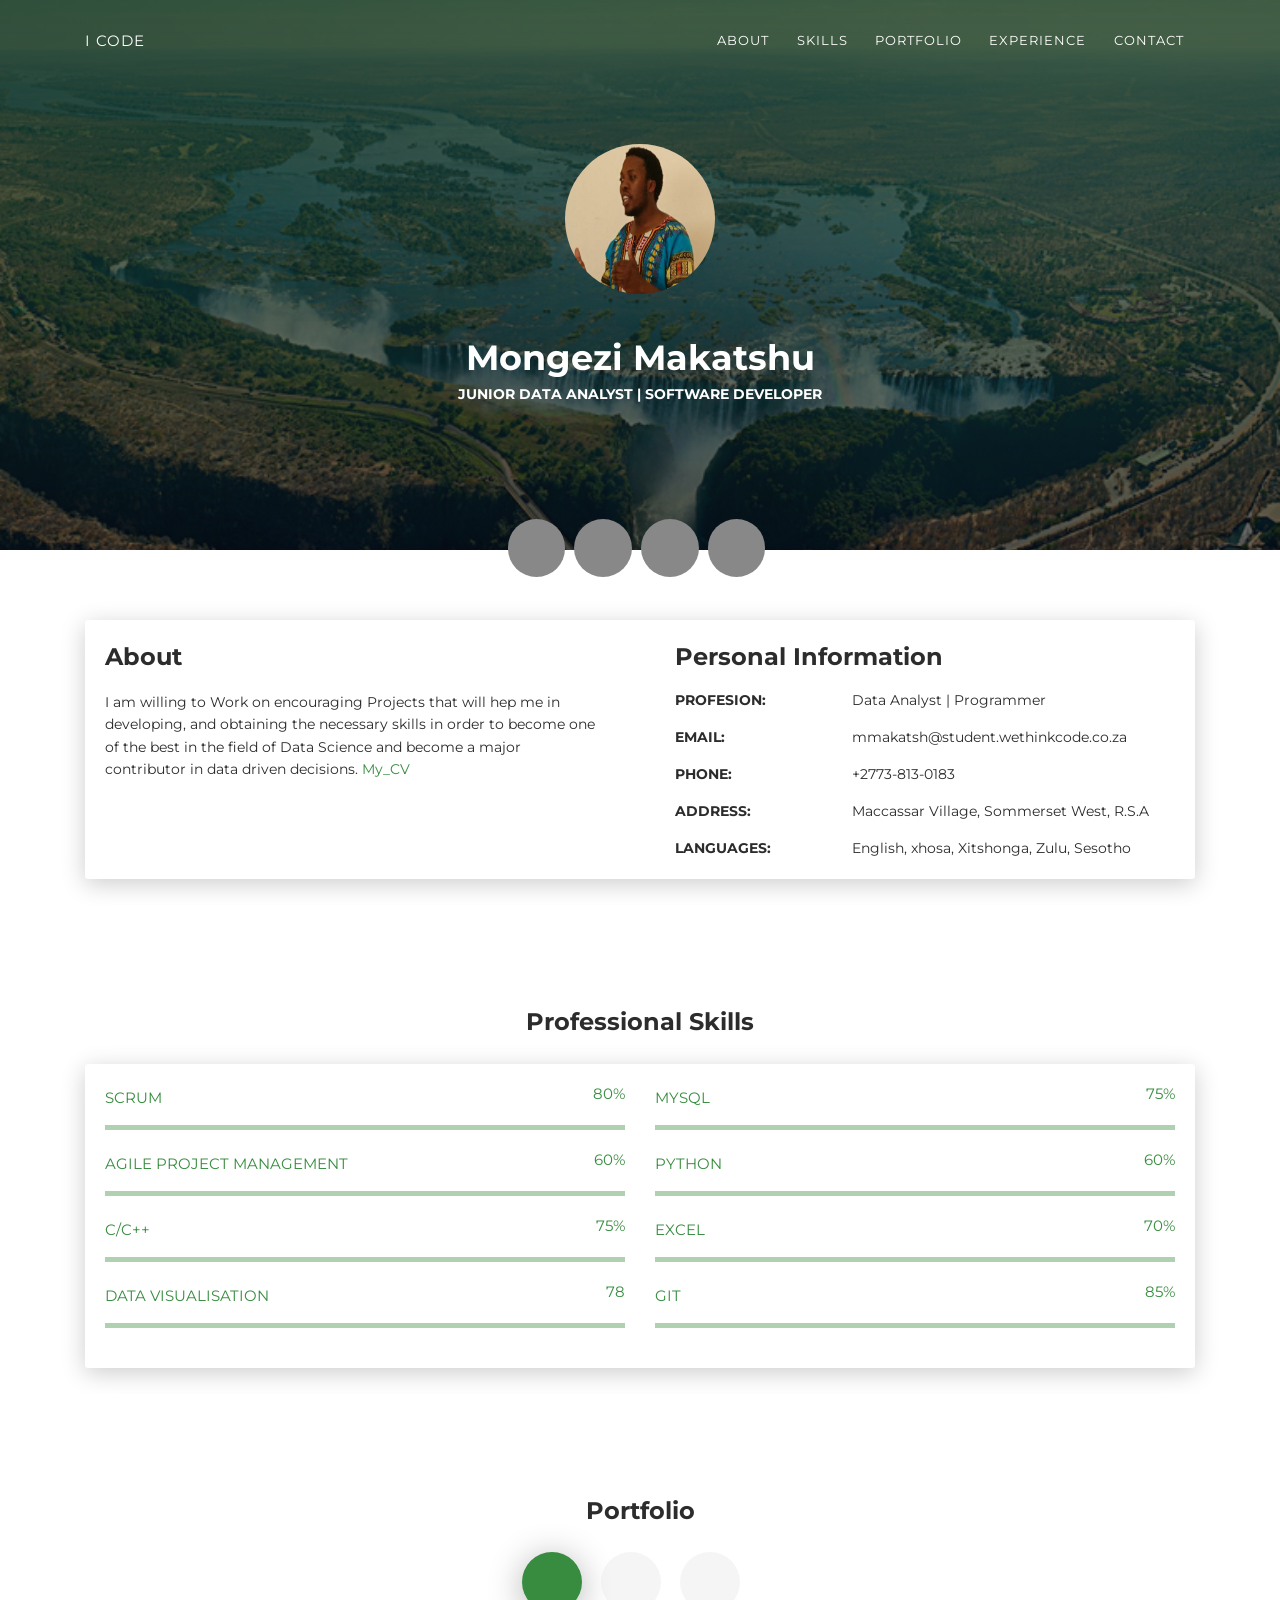
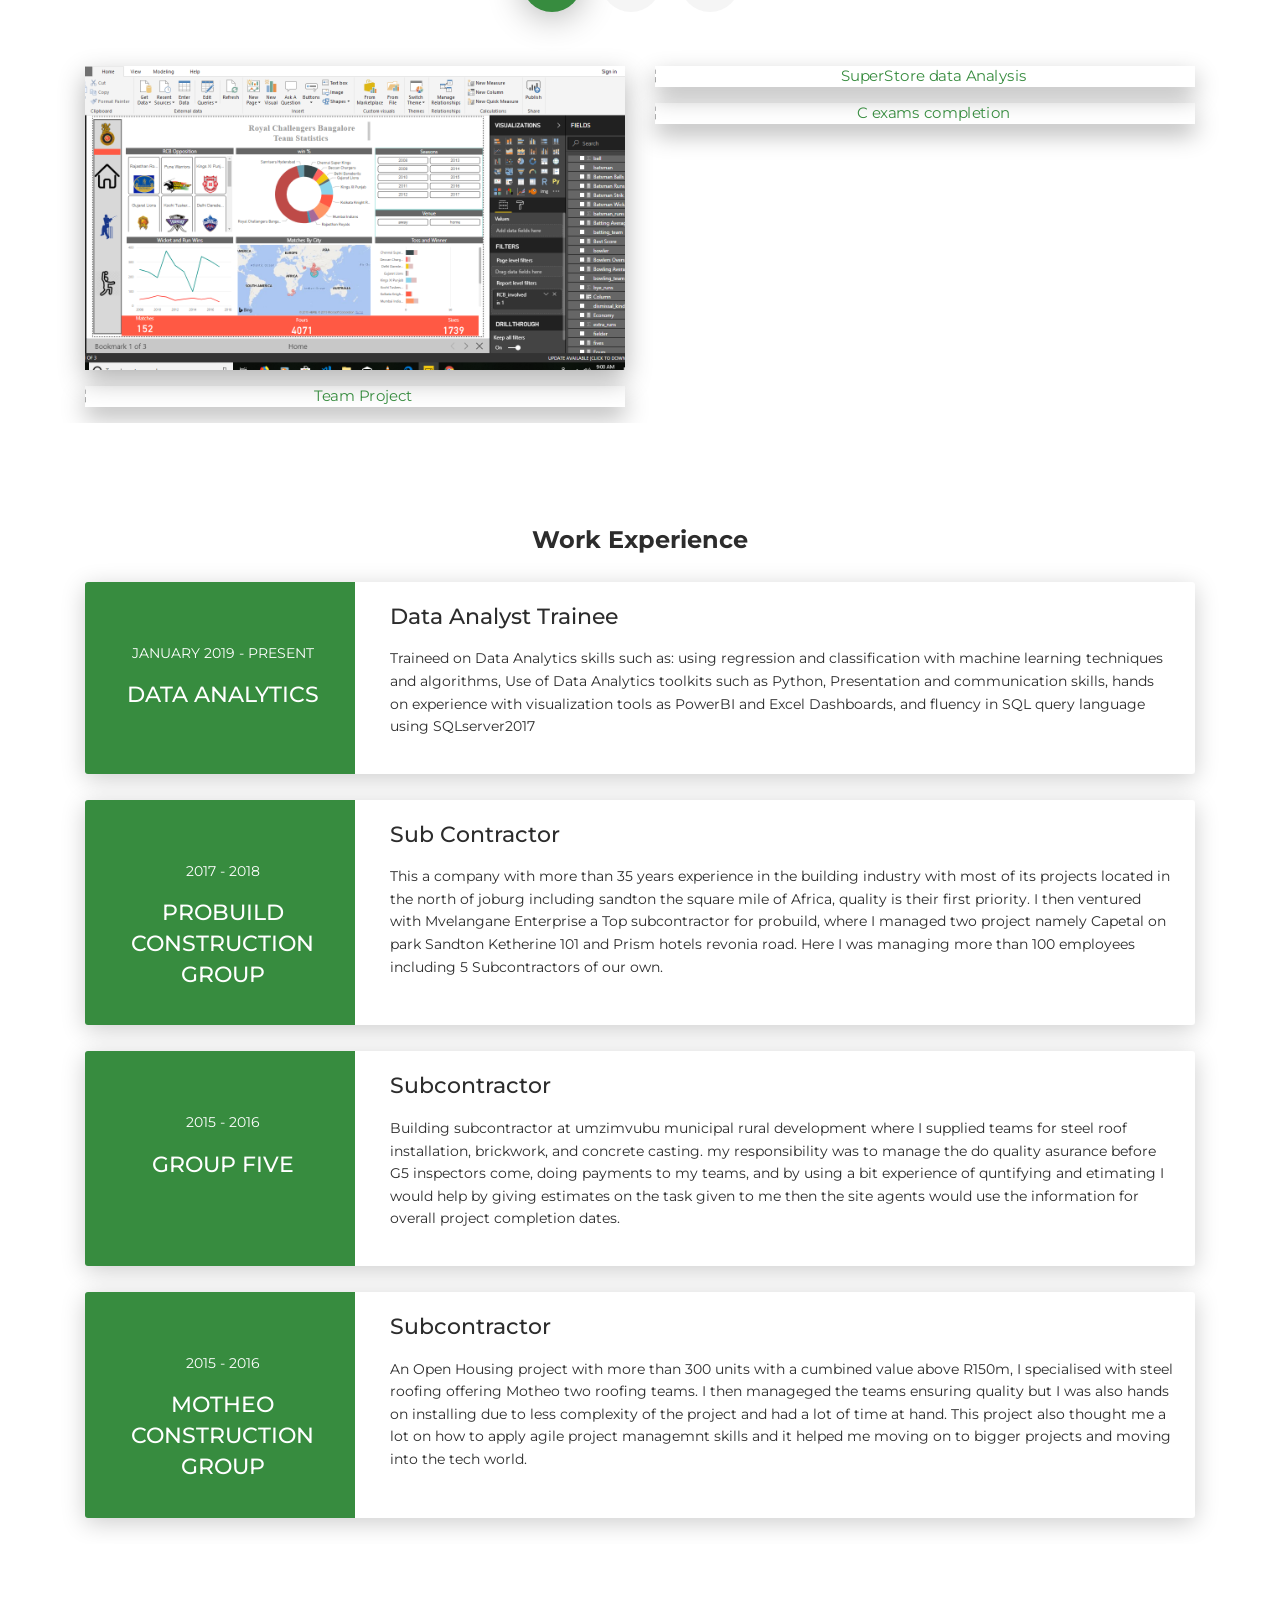
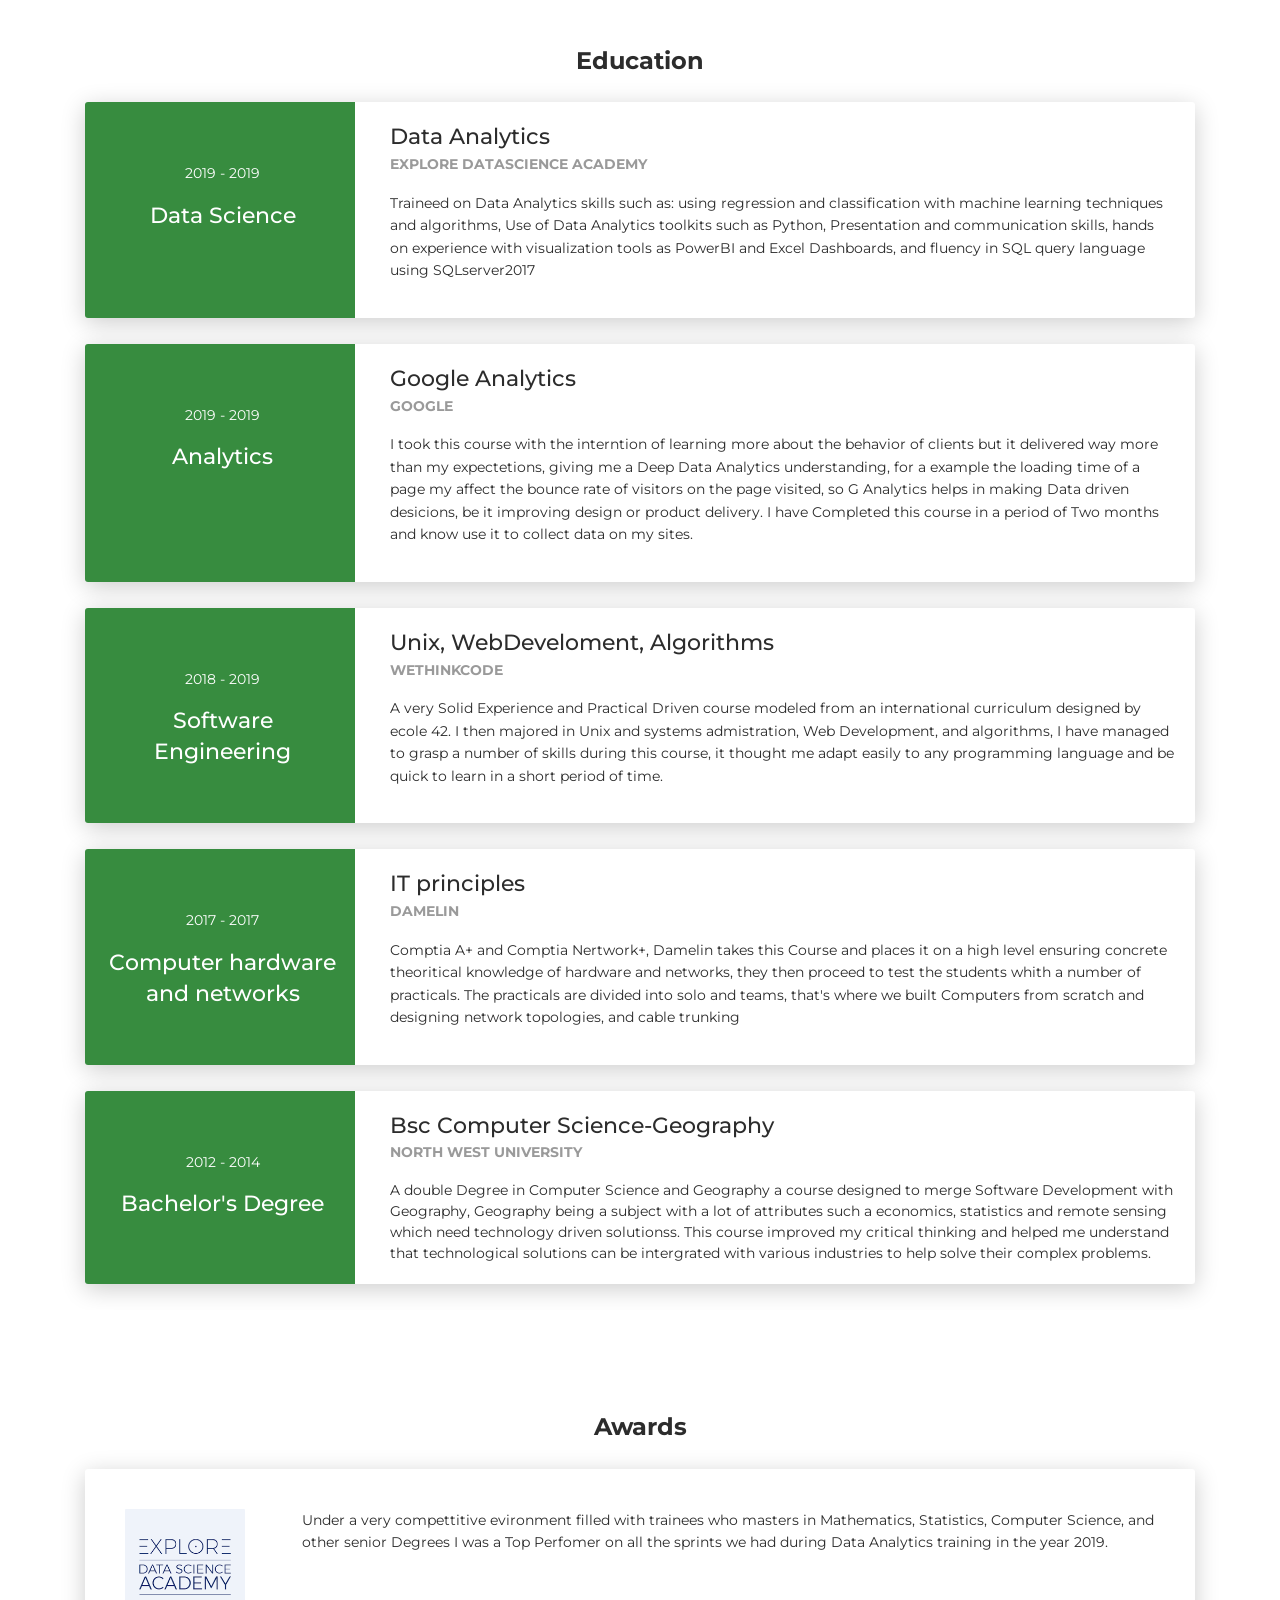
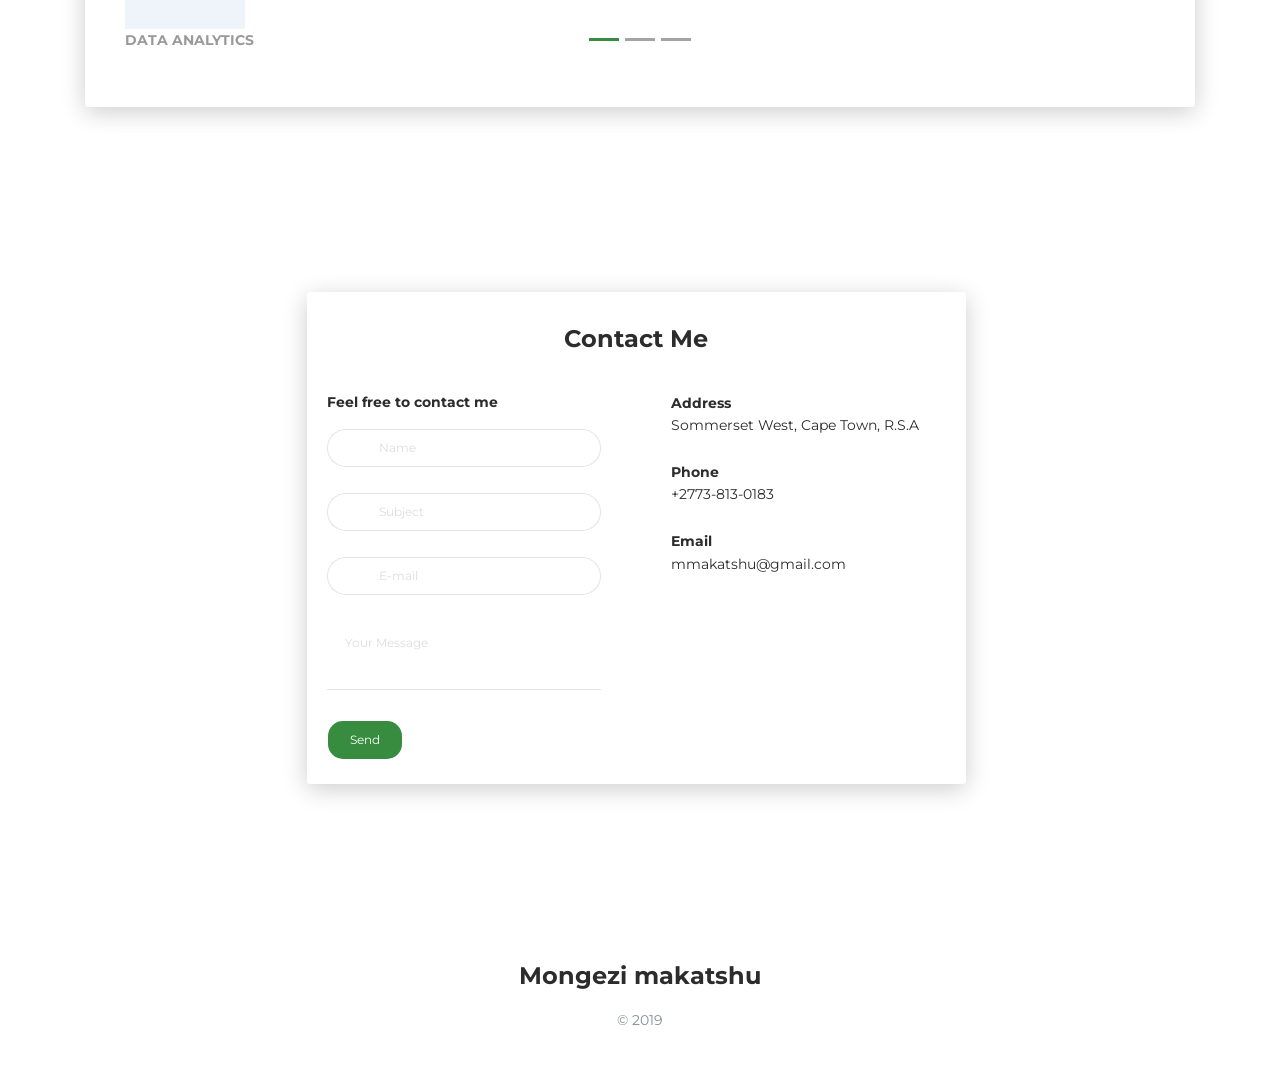
==== index.html @ 8df0bc61 "g Analitics script" ====
<!DOCTYPE html>
<html lang="en-US">
  <head>
    <meta charset="UTF-8">
    <meta http-equiv="X-UA-Compatible" content="IE=edge">
    <meta name="viewport" content="width=device-width, initial-scale=1">
    <title>Mongezi</title>
    <meta name="description" content="MONGEZI MAKATSHU'S PERSONAL CV."/>
    <link href="https://fonts.googleapis.com/css?family=Montserrat:400,700,200" rel="stylesheet">
    <link href="https://maxcdn.bootstrapcdn.com/font-awesome/latest/css/font-awesome.min.css" rel="stylesheet">
    <link href="css/aos.css" rel="stylesheet">
    <link href="css/bootstrap.min.css" rel="stylesheet">
    <link href="styles/main.css" rel="stylesheet">
    <!-- Global site tag (gtag.js) - Google Analytics -->
    <script async src="https://www.googletagmanager.com/gtag/js?id=UA-138880710-1"></script>
    <script>
      window.dataLayer = window.dataLayer || [];
      function gtag(){dataLayer.push(arguments);}
      gtag('js', new Date());

      gtag('config', 'UA-138880710-1');
    </script>
  </head>
  <body id="top">
    <header>
      <div class="profile-page sidebar-collapse">
        <nav class="navbar navbar-expand-lg fixed-top navbar-transparent bg-primary" color-on-scroll="400">
          <div class="container">
            <div class="navbar-translate"><a class="navbar-brand" href="#" rel="tooltip">I Code</a>
              <button class="navbar-toggler navbar-toggler" type="button" data-toggle="collapse" data-target="#navigation" aria-controls="navigation" aria-expanded="false" aria-label="Toggle navigation"><span class="navbar-toggler-bar bar1"></span><span class="navbar-toggler-bar bar2"></span><span class="navbar-toggler-bar bar3"></span></button>
            </div>
            <div class="collapse navbar-collapse justify-content-end" id="navigation">
              <ul class="navbar-nav">
                <li class="nav-item"><a class="nav-link smooth-scroll" href="#about">About</a></li>
                <li class="nav-item"><a class="nav-link smooth-scroll" href="#skill">Skills</a></li>
                <li class="nav-item"><a class="nav-link smooth-scroll" href="#portfolio">Portfolio</a></li>
                <li class="nav-item"><a class="nav-link smooth-scroll" href="#experience">Experience</a></li>
                <li class="nav-item"><a class="nav-link smooth-scroll" href="#contact">Contact</a></li>
              </ul>
            </div>
          </div>
        </nav>
      </div>
    </header>
    <div class="page-content">
      <div>
<div class="profile-page">
  <div class="wrapper">
    <div class="page-header page-header-small" filter-color="green">
      <div class="page-header-image" data-parallax="true" style="background-image: url('images/cc-bg-1.jpg');"></div>
      <div class="container">
        <div class="content-center">
          <div class="cc-profile-image"><a href="#"><img src="./images/MGZ.PNG" alt="Image"/></a></div>
          <div class="h2 title">Mongezi Makatshu</div>
          <p class="category text-white">Junior Data Analyst |  Software Developer </p>
        </div>
      </div>
      <div class="section">
        <div class="container">
          <div class="button-container"><a class="btn btn-default btn-round btn-lg btn-icon" href="https://www.linkedin.com/in/mongezi-makatshu-201ab7183?lipi=urn%3Ali%3Apage%3Ad_flagship3_profile_view_base_contact_details%3BHXwN5l4KRba6E4UuNB12vw%3D%3D" rel="tooltip" title="Follow me on linkedin"><i class="fa fa-linkedin"></i></a><a class="btn btn-default btn-round btn-lg btn-icon" href="https://github.com/ngezler" rel="tooltip" title="Follow me on github"><i class="fa fa-github"></i></a><a class="btn btn-default btn-round btn-lg btn-icon" href="#" rel="tooltip" title="Follow me on Google+"><i class="fa fa-google-plus"></i></a><a class="btn btn-default btn-round btn-lg btn-icon" href="#" rel="tooltip" title="Follow me on facebook"><i class="fa fa-facebook"></i></a></div>
        </div>
      </div>
    </div>
  </div>
</div>
<div class="section" id="about">
  <div class="container">
    <div class="card" data-aos="fade-up" data-aos-offset="10">
      <div class="row">
        <div class="col-lg-6 col-md-12">
          <div class="card-body">
            <div class="h4 mt-0 title">About</div>
            <p></p>
            <p>I am willing to Work on encouraging Projects that will hep me in developing, and obtaining the necessary skills in order to become one of the best in the field of Data Science and become a major contributor in data driven decisions.<a href="#" > My_CV</a></p>
          </div>
        </div>
        <div class="col-lg-6 col-md-12">
          <div class="card-body">
            <div class="h4 mt-0 title">Personal Information</div>
            <div class="row">
              <div class="col-sm-4"><strong class="text-uppercase">Profesion:</strong></div>
              <div class="col-sm-8">Data Analyst | Programmer</div>
            </div>
            <div class="row mt-3">
              <div class="col-sm-4"><strong class="text-uppercase">Email:</strong></div>
              <div class="col-sm-8">mmakatsh@student.wethinkcode.co.za</div>
            </div>
            <div class="row mt-3">
              <div class="col-sm-4"><strong class="text-uppercase">Phone:</strong></div>
              <div class="col-sm-8">+2773-813-0183</div>
            </div>
            <div class="row mt-3">
              <div class="col-sm-4"><strong class="text-uppercase">Address:</strong></div>
              <div class="col-sm-8"> Maccassar Village, Sommerset West, R.S.A</div>
            </div>
            <div class="row mt-3">
              <div class="col-sm-4"><strong class="text-uppercase">Languages:</strong></div>
              <div class="col-sm-8">English, xhosa, Xitshonga, Zulu, Sesotho</div>
            </div>
          </div>
        </div>
      </div>
    </div>
  </div>
</div>
<div class="section" id="skill">
  <div class="container">
    <div class="h4 text-center mb-4 title">Professional Skills</div>
    <div class="card" data-aos="fade-up" data-aos-anchor-placement="top-bottom">
      <div class="card-body">
        <div class="row">
          <div class="col-md-6">
            <div class="progress-container progress-primary"><span class="progress-badge">SCRUM</span>
              <div class="progress">
                <div class="progress-bar progress-bar-primary" data-aos="progress-full" data-aos-offset="10" data-aos-duration="2000" role="progressbar" aria-valuenow="60" aria-valuemin="0" aria-valuemax="100" style="width: 80%;"></div><span class="progress-value">80%</span>
              </div>
            </div>
          </div>
          <div class="col-md-6">
            <div class="progress-container progress-primary"><span class="progress-badge">MYSQL</span>
              <div class="progress">
                <div class="progress-bar progress-bar-primary" data-aos="progress-full" data-aos-offset="10" data-aos-duration="2000" role="progressbar" aria-valuenow="60" aria-valuemin="0" aria-valuemax="100" style="width: 75%;"></div><span class="progress-value">75%</span>
              </div>
            </div>
          </div>
        </div>
        <div class="row">
          <div class="col-md-6">
            <div class="progress-container progress-primary"><span class="progress-badge">Agile Project Management</span>
              <div class="progress">
                <div class="progress-bar progress-bar-primary" data-aos="progress-full" data-aos-offset="10" data-aos-duration="2000" role="progressbar" aria-valuenow="60" aria-valuemin="0" aria-valuemax="100" style="width: 60%;"></div><span class="progress-value">60%</span>
              </div>
            </div>
          </div>
          <div class="col-md-6">
            <div class="progress-container progress-primary"><span class="progress-badge">Python</span>
              <div class="progress">
                <div class="progress-bar progress-bar-primary" data-aos="progress-full" data-aos-offset="10" data-aos-duration="2000" role="progressbar" aria-valuenow="60" aria-valuemin="0" aria-valuemax="100" style="width: 60%;"></div><span class="progress-value">60%</span>
              </div>
            </div>
          </div>
        </div>
        <div class="row">
          <div class="col-md-6">
            <div class="progress-container progress-primary"><span class="progress-badge">C/C++</span>
              <div class="progress">
                <div class="progress-bar progress-bar-primary" data-aos="progress-full" data-aos-offset="10" data-aos-duration="2000" role="progressbar" aria-valuenow="60" aria-valuemin="0" aria-valuemax="100" style="width: 75%;"></div><span class="progress-value">75%</span>
              </div>
            </div>
          </div>
          <div class="col-md-6">
            <div class="progress-container progress-primary"><span class="progress-badge">EXCEL</span>
              <div class="progress">
                <div class="progress-bar progress-bar-primary" data-aos="progress-full" data-aos-offset="10" data-aos-duration="2000" role="progressbar" aria-valuenow="60" aria-valuemin="0" aria-valuemax="100" style="width: 70%;"></div><span class="progress-value">70%</span>
              </div>
            </div>
          </div>
        </div>
         <div class="row">
          <div class="col-md-6">
            <div class="progress-container progress-primary"><span class="progress-badge">DATA VISUALISATION</span>
              <div class="progress">
                <div class="progress-bar progress-bar-primary" data-aos="progress-full" data-aos-offset="10" data-aos-duration="2000" role="progressbar" aria-valuenow="60" aria-valuemin="0" aria-valuemax="100" style="width: 78%;"></div><span class="progress-value">78</span>
              </div>
            </div>
          </div>
          <div class="col-md-6">
            <div class="progress-container progress-primary"><span class="progress-badge">GIT</span>
              <div class="progress">
                <div class="progress-bar progress-bar-primary" data-aos="progress-full" data-aos-offset="10" data-aos-duration="2000" role="progressbar" aria-valuenow="60" aria-valuemin="0" aria-valuemax="100" style="width: 85%;"></div><span class="progress-value">85%</span>
              </div>
            </div>
          </div>
        </div>
      </div>
    </div>
  </div>
</div>
<div class="section" id="portfolio">
  <div class="container">
    <div class="row">
      <div class="col-md-6 ml-auto mr-auto">
        <div class="h4 text-center mb-4 title">Portfolio</div>
        <div class="nav-align-center">
          <ul class="nav nav-pills nav-pills-primary" role="tablist">
            <li class="nav-item"><a class="nav-link active" data-toggle="tab" href="#web-development" role="tablist"><i class="fa fa-line-chart" aria-hidden="true"></i></a></li>
            <li class="nav-item"><a class="nav-link" data-toggle="tab" href="#graphic-design" role="tablist"><i class="fa fa-code" aria-hidden="true"></i></a></li>
            <li class="nav-item"><a class="nav-link" data-toggle="tab" href="#Photography" role="tablist"><i class="far fa-building" aria-hidden="true"></i></a></li>
          </ul>
        </div>
      </div>
    </div>
    <div class="tab-content gallery mt-5">
      <div class="tab-pane active" id="web-development">
        <div class="ml-auto mr-auto">
          <div class="row">
            <div class="col-md-6">
              <div class="cc-porfolio-image img-raised" data-aos="fade-up" data-aos-anchor-placement="top-bottom"><a href="https://app.powerbi.com/view?r=eyJrIjoiMzE3MjZlNGItMTgzYy00N2JkLWJlNTAtMzU3NWMzYjgxNTk3IiwidCI6ImM4NGRiMmEwLTgyOWQtNGZkYi1iMzhmLTAxMTIyMGQ0ZTY5NyIsImMiOjl9">
                  <figure class="cc-effect"><img src="images/project-1.png" alt="RCB team Analysis"/>
                    <figcaption>
                      <div class="h4">Recent Project</div>
                      <p>RCB Team Analysis</p>
                    </figcaption>
                  </figure></a></div>
              <div class="cc-porfolio-image img-raised" data-aos="fade-up" data-aos-anchor-placement="top-bottom"><a href="#web-development">
                  <figure class="cc-effect"><img src="https://raw.githubusercontent.com/ngezler/io/master/images/Moller.PNG" alt="Team Project"/>
                    <figcaption>
                      <div class="h4">Ecole 42 Team Project in C</div>
                      <p>Algorithms Project where we create rushes using C</p> 
                    </figcaption>
                  </figure></a></div>
            </div>
            <div class="col-md-6">
              <div class="cc-porfolio-image img-raised" data-aos="fade-up" data-aos-anchor-placement="top-bottom"><a href="#web-development">
                  <figure class="cc-effect"><img src="https://raw.githubusercontent.com/ngezler/io/master/images/mo.PNG" alt="SuperStore data Analysis"/>
                    <figcaption>
                      <div class="h4">Excel</div>
                      <p>SuperStore Data Analysis with Excel.</p>
                    </figcaption>
                  </figure></a></div>
              <div class="cc-porfolio-image img-raised" data-aos="fade-up" data-aos-anchor-placement="top-bottom"><a href="#web-development">
                  <figure class="cc-effect"><img src="https://raw.githubusercontent.com/ngezler/io/master/images/exam.PNG" alt="C exams completion"/>
                    <figcaption>
                      <div class="h4">Ecole 42</div>
                      <p>C programming Exams</p>
                    </figcaption>
                  </figure></a></div>
            </div>
          </div>
        </div>
      </div>
      <div class="tab-pane" id="graphic-design" role="tabpanel">
        <div class="ml-auto mr-auto">
          <div class="row">
            <div class="col-md-6">
              <div class="cc-porfolio-image img-raised" data-aos="fade-up" data-aos-anchor-placement="top-bottom"><a href="#graphic-design">
                  <figure class="cc-effect"><img src="https://raw.githubusercontent.com/ngezler/io/master/images/lbft.PNG" alt="Libf"/>
                    <figcaption>
                      <div class="h4">Libft</div>
                      <p>In this project I was recreating most of the C library Function in C</p>
                    </figcaption>
                  </figure></a></div>
              <div class="cc-porfolio-image img-raised" data-aos="fade-up" data-aos-anchor-placement="top-bottom"><a href="#graphic-design">
                  <figure class="cc-effect"><img src="https://raw.githubusercontent.com/ngezler/io/master/images/camagru.PNG" alt="camagru"/>
                    <figcaption>
                      <div class="h4">Instagram mimic Web</div>
                      <p>Wethinkcode Project Were I created a Website similar to instagram.</p>
                    </figcaption>
                  </figure></a></div>
            </div>
            <div class="col-md-6">
              <div class="cc-porfolio-image img-raised" data-aos="fade-up" data-aos-anchor-placement="top-bottom"><a href="#graphic-design">
                  <figure class="cc-effect"><img src="https://raw.githubusercontent.com/ngezler/io/master/images/printf.PNG" alt="LS_command"/>
                    <figcaption>
                      <div class="h4">ft_printf</div>
                      <p>Unix recreating the popular print function that is used across programming Languages</p>
                    </figcaption>
                  </figure></a></div>
              <div class="cc-porfolio-image img-raised" data-aos="fade-up" data-aos-anchor-placement="top-bottom"><a href="#graphic-design">
                  <figure class="cc-effect"><img src="https://raw.githubusercontent.com/ngezler/io/master/images/ls.PNG" alt="Print_command"/>
                    <figcaption>
                      <div class="h4">ft_ls</div>
                      <p>Unix and understanding everything about the file system recreating ls command. </p>
                    </figcaption>
                  </figure></a></div>
            </div>
          </div>
        </div>
      </div>
      <div class="tab-pane" id="Photography" role="tabpanel">
        <div class="ml-auto mr-auto">
          <div class="row">
            <div class="col-md-6">
              <div class="cc-porfolio-image img-raised" data-aos="fade-up" data-aos-anchor-placement="top-bottom"><a href="https://thecapital.co.za/">
                  <figure class="cc-effect"><img src="https://raw.githubusercontent.com/ngezler/io/master/images/ca.PNG" alt="Katherine_101_sandton"/>
                    <figcaption>
                      <div class="h4">Capital on the Park</div>
                      <p>Probuild building subcontracto, Working as a brick, plaster works and carpentry Subcontractor at The capital on the park hotel  Katherine 101 Sandton. My responsibility was to manage my teams and report to site managers by</p>
                    </figcaption>
                  </figure></a></div>
              <div class="cc-porfolio-image img-raised" data-aos="fade-up" data-aos-anchor-placement="top-bottom"><a href="#Group5">
                  <figure class="cc-effect"><img src="https://raw.githubusercontent.com/ngezler/io/master/images/avon.PNG" alt="stations Upgrade"/>
                    <figcaption>
                      <div class="h4">Metrorail staions upgrade</div>
                      <p>Gauteng and western cape stations upgrade.</p>
                    </figcaption>
                  </figure></a></div>
            </div>
            <div class="col-md-6">
              <div class="cc-porfolio-image img-raised" data-aos="fade-up" data-aos-anchor-placement="top-bottom"><a href="http://motheogroup.co.za/">
                  <figure class="cc-effect"><img src="https://raw.githubusercontent.com/ngezler/io/master/images/mot.PNG" alt="MOtheo"/>
                    <figcaption>
                      <div class="h4">rural Development</div>
                      <p>Motheo Group steel roof subcontractor, Managing Teams on different sites remotely and drafting progress reports, attending Subcontractors meeting to strategise on project completion and quality assuring, responsible for team salary payments.</p>
                    </figcaption>
                  </figure></a></div>
              <div class="cc-porfolio-image img-raised" data-aos="fade-up" data-aos-anchor-placement="top-bottom"><a href="#Photography">
                  <figure class="cc-effect"><img src="https://raw.githubusercontent.com/ngezler/io/master/images/new.PNG" alt="Image"/>
                    <figcaption>
                      <div class="h4">kagiso new Developments</div>
                      <p>Sthembu, Nei Wei building Subcontractor</p>
                    </figcaption>
                  </figure></a></div>
            </div>
          </div>
        </div>
      </div>
    </div>
  </div>
</div>
<div class="section" id="experience">
  <div class="container cc-experience">
    <div class="h4 text-center mb-4 title">Work Experience</div>
    <div class="card">
      <div class="row">
        <div class="col-md-3 bg-primary" data-aos="fade-right" data-aos-offset="50" data-aos-duration="500">
          <div class="card-body cc-experience-header">
            <p>january 2019 - Present</p>
            <div class="h5">Data Analytics</div>
          </div>
        </div>
        <div class="col-md-9" data-aos="fade-left" data-aos-offset="50" data-aos-duration="500">
          <div class="card-body">
            <div class="h5">Data Analyst Trainee</div>
            <p>Traineed on Data Analytics skills such as: using regression and classification with machine learning techniques and algorithms, Use of Data Analytics toolkits such as Python, Presentation and communication skills, hands on experience with visualization tools as PowerBI and Excel Dashboards, and fluency in SQL query language using SQLserver2017</p>
          </div>
        </div>
      </div>
    </div>
    <div class="card">
      <div class="row">
        <div class="col-md-3 bg-primary" data-aos="fade-right" data-aos-offset="50" data-aos-duration="500">
          <div class="card-body cc-experience-header">
            <p>2017 - 2018</p>
            <div class="h5">Probuild Construction Group</div>
          </div>
        </div>
        <div class="col-md-9" data-aos="fade-left" data-aos-offset="50" data-aos-duration="500">
          <div class="card-body">
            <div class="h5">Sub Contractor</div>
            <p>This a company with more than 35 years experience in the building industry with most of its projects located in the north of joburg including sandton the square mile of Africa, quality is their first priority. I then ventured with Mvelangane Enterprise a Top subcontractor for probuild, where I managed two project namely Capetal on park Sandton Ketherine 101 and Prism hotels revonia road. Here I was managing more than 100 employees including 5 Subcontractors of our own.  </p>
          </div>
        </div>
      </div>
    </div>
    <div class="card">
      <div class="row">
        <div class="col-md-3 bg-primary" data-aos="fade-right" data-aos-offset="50" data-aos-duration="500">
          <div class="card-body cc-experience-header">
            <p>2015 - 2016</p>
            <div class="h5">Group five</div>
          </div>
        </div>
        <div class="col-md-9" data-aos="fade-left" data-aos-offset="50" data-aos-duration="500">
          <div class="card-body">
            <div class="h5">Subcontractor</div>
            <p>Building subcontractor at umzimvubu municipal rural development where I supplied teams for steel roof installation, brickwork, and concrete casting. my responsibility was to manage the do quality asurance before G5 inspectors come, doing payments to my teams, and by using a bit experience of quntifying and etimating I would help  by giving estimates on the task given to me then the site agents would use the information for overall project completion dates.</p>
          </div>
        </div>
      </div>
    </div>
    <div class="card">
      <div class="row">
        <div class="col-md-3 bg-primary" data-aos="fade-right" data-aos-offset="50" data-aos-duration="500">
          <div class="card-body cc-experience-header">
            <p>2015 - 2016</p>
            <div class="h5">Motheo Construction Group</div>
          </div>
        </div>
        <div class="col-md-9" data-aos="fade-left" data-aos-offset="50" data-aos-duration="500">
          <div class="card-body">
            <div class="h5">Subcontractor</div>
          <p>An Open Housing project with more than 300 units with a cumbined value above R150m, I specialised with steel roofing offering Motheo two roofing teams. I then manageged the teams ensuring quality but I was also hands on installing due to less complexity of the project and had a lot of time at hand. This project also thought me a lot on how to apply agile project managemnt skills and it helped me moving on to bigger projects and moving into the tech world.</p>
          </div>
        </div>
      </div>
    </div>
  </div>
</div>
<div class="section">
  <div class="container cc-education">
    <div class="h4 text-center mb-4 title">Education</div>
    <div class="card">
      <div class="row">
        <div class="col-md-3 bg-primary" data-aos="fade-right" data-aos-offset="50" data-aos-duration="500">
          <div class="card-body cc-education-header">
            <p>2019 - 2019</p>
            <div class="h5">Data Science</div>
          </div>
        </div>
        <div class="col-md-9" data-aos="fade-left" data-aos-offset="50" data-aos-duration="500">
          <div class="card-body">
            <div class="h5">Data Analytics</div>
            <p class="category">Explore Datascience Academy</p>
            <p>Traineed on Data Analytics skills such as: using regression and classification with machine learning techniques and algorithms, Use of Data Analytics toolkits such as Python, Presentation and communication skills, hands on experience with visualization tools as PowerBI and Excel Dashboards, and fluency in SQL query language using SQLserver2017</p>
          </div>
        </div>
      </div>
    </div>
    <div class="card">
      <div class="row">
        <div class="col-md-3 bg-primary" data-aos="fade-right" data-aos-offset="50" data-aos-duration="500">
          <div class="card-body cc-education-header">
            <p>2019 - 2019</p>
            <div class="h5">Analytics</div>
          </div>
        </div>
        <div class="col-md-9" data-aos="fade-left" data-aos-offset="50" data-aos-duration="500">
          <div class="card-body">
            <div class="h5">Google Analytics</div>
            <p class="category">Google</p>
            <p>I took this course with the interntion of learning more about the behavior of clients but it delivered way more than my expectetions, giving me a Deep Data Analytics understanding, for a example the loading time of a page my affect the bounce rate of visitors on the page visited, so G Analytics helps in making Data driven desicions, be it improving design or product delivery. I have Completed this course in a period of Two months and know use it to collect data on my sites.</p>
          </div>
        </div>
      </div>
    </div>
    <div class="card">
      <div class="row">
        <div class="col-md-3 bg-primary" data-aos="fade-right" data-aos-offset="50" data-aos-duration="500">
          <div class="card-body cc-education-header">
            <p>2018 - 2019</p>
            <div class="h5">Software Engineering</div>
          </div>
        </div>
        <div class="col-md-9" data-aos="fade-left" data-aos-offset="50" data-aos-duration="500">
          <div class="card-body">
            <div class="h5">Unix, WebDeveloment, Algorithms</div>
            <p class="category">Wethinkcode</p>
            <p>A very Solid Experience and Practical Driven course modeled from an international curriculum designed by <a href"#">ecole 42</a>. I then majored in Unix and systems admistration, Web Development, and algorithms, I have managed to grasp a number of skills during this course, it thought me adapt easily to any programming language and be quick to learn in a short period of time.</p>
          </div>
        </div>
      </div>
    </div>
    <div class="card">
      <div class="row">
        <div class="col-md-3 bg-primary" data-aos="fade-right" data-aos-offset="50" data-aos-duration="500">
          <div class="card-body cc-education-header">
            <p>2017 - 2017</p>
            <div class="h5">Computer hardware and networks</div>
          </div>
        </div>
        <div class="col-md-9" data-aos="fade-left" data-aos-offset="50" data-aos-duration="500">
          <div class="card-body">
            <div class="h5">IT principles</div>
            <p class="category">Damelin</p>
            <p>Comptia A+ and Comptia Nertwork+, Damelin takes this Course and places it on a high level ensuring concrete theoritical knowledge of hardware and networks, they then proceed to test the students whith a number of practicals. The practicals are divided into solo and teams, that's where we built Computers from scratch and designing network topologies, and cable trunking</p>
          </div>
        </div>
      </div>
    </div>
    <div class="card">
      <div class="row">
        <div class="col-md-3 bg-primary" data-aos="fade-right" data-aos-offset="50" data-aos-duration="500">
          <div class="card-body cc-education-header">
            <p>2012 - 2014</p>
            <div class="h5">Bachelor's Degree</div>
          </div>
        </div>
        <div class="col-md-9" data-aos="fade-left" data-aos-offset="50" data-aos-duration="500">
          <div class="card-body">
            <div class="h5">Bsc Computer Science-Geography</div>
            <p class="category">North West University</p>
            <a>A double Degree in Computer Science and Geography a course designed to merge Software Development with Geography, Geography being a subject with a lot of attributes such a economics, statistics and remote sensing which need technology driven solutionss. This  course  improved  my critical thinking and helped me understand that technological solutions can be intergrated with various industries to help solve their complex problems.<a/>
          </div>
        </div>
      </div>
    </div>
  </div>
</div>
<div class="section" id="reference">
  <div class="container cc-reference">
    <div class="h4 mb-4 text-center title">Awards</div>
    <div class="card" data-aos="zoom-in">
      <div class="carousel slide" id="cc-Indicators" data-ride="carousel">
        <ol class="carousel-indicators">
          <li class="active" data-target="#cc-Indicators" data-slide-to="0"></li>
          <li data-target="#cc-Indicators" data-slide-to="1"></li>
          <li data-target="#cc-Indicators" data-slide-to="2"></li>
        </ol>
        <div class="carousel-inner">
          <div class="carousel-item active">
            <div class="row">
              <div class="col-lg-2 col-md-3 cc-reference-header"><img src="images/explore.png" alt="Top 3"/>
                <p class="category">Data Analytics</p>
              </div>
              <div class="col-lg-10 col-md-9">
                <p>Under a very compettitive evironment filled with trainees who masters in Mathematics, Statistics, Computer Science, and other senior Degrees I was a Top Perfomer on all the sprints we had during Data Analytics training in the year 2019.</p>
              </div>
            </div>
          </div>
          <div class="carousel-item">
            <div class="row">
              <div class="col-lg-2 col-md-3 cc-reference-header"><img src="images/wtc.png" alt="Top3-house-fire"/>
                <p class="category">Software Engineering</p>
              </div>
              <div class="col-lg-10 col-md-9">
                <p>Holding a third Position at wethinkcode 2018 cohort Top performers in the house of fire, this is was a great achievement considering the complexity of thier curriculum and the competition from my peers.</p>
              </div>
            </div>
          </div>
          <div class="carousel-item">
            <div class="row">
              <div class="col-lg-2 col-md-3 cc-reference-header"><img src="images/Probuild.png" alt="top 5 building suby"/>
                <p class="category">Top 5 Building Subcontractor</p>
              </div>
              <div class="col-lg-10 col-md-9">
                <p>Competing with companies made of big structures, I had 3 site fourman and handled the rest of the business aspects i handled with Mvelangane's CEO and in 2017 we were in Top 5 Subiies at Probuild working on their biggest projects. the capital on the park hotel khatherine 101 and the prism hotel revonia rooad sandton were the two projects I was working on.</p>
              </div>
            </div>
          </div>
        </div>
      </div>
    </div>
  </div>
</div>
<div class="section" id="contact">
  <div class="cc-contact-information" style="background-image: url('images/staticmap.png');">
    <div class="container">
      <div class="cc-contact">
        <div class="row">
          <div class="col-md-9">
            <div class="card mb-0" data-aos="zoom-in">
              <div class="h4 text-center title">Contact Me</div>
              <div class="row">
                <div class="col-md-6">
                  <div class="card-body">
                    <form action="https://formspree.io/mmakatshu@email.com" method="POST">
                      <div class="p pb-3"><strong>Feel free to contact me </strong></div>
                      <div class="row mb-3">
                        <div class="col">
                          <div class="input-group"><span class="input-group-addon"><i class="fa fa-user-circle"></i></span>
                            <input class="form-control" type="text" name="name" placeholder="Name" required="required"/>
                          </div>
                        </div>
                      </div>
                      <div class="row mb-3">
                        <div class="col">
                          <div class="input-group"><span class="input-group-addon"><i class="fa fa-file-text"></i></span>
                            <input class="form-control" type="text" name="Subject" placeholder="Subject" required="required"/>
                          </div>
                        </div>
                      </div>
                      <div class="row mb-3">
                        <div class="col">
                          <div class="input-group"><span class="input-group-addon"><i class="fa fa-envelope"></i></span>
                            <input class="form-control" type="email" name="_replyto" placeholder="E-mail" required="required"/>
                          </div>
                        </div>
                      </div>
                      <div class="row mb-3">
                        <div class="col">
                          <div class="form-group">
                            <textarea class="form-control" name="message" placeholder="Your Message" required="required"></textarea>
                          </div>
                        </div>
                      </div>
                      <div class="row">
                        <div class="col">
                          <button class="btn btn-primary" type="submit">Send</button>
                        </div>
                      </div>
                    </form>
                  </div>
                </div>
                <div class="col-md-6">
                  <div class="card-body">
                    <p class="mb-0"><strong>Address </strong></p>
                    <p class="pb-2">Sommerset West, Cape Town, R.S.A</p>
                    <p class="mb-0"><strong>Phone</strong></p>
                    <p class="pb-2">+2773-813-0183</p>
                    <p class="mb-0"><strong>Email</strong></p>
                    <p>mmakatshu@gmail.com</p>
                  </div>
                </div>
              </div>
            </div>
          </div>
        </div>
      </div>
    </div>
  </div>
</div></div>
    </div>
    <footer class="footer">
      <div class="container text-center"><a class="cc-facebook btn btn-link" href="#"><i class="fa fa-linkedin fa-2x " aria-hidden="true"></i></a><a class="cc-twitter btn btn-link " href="#"><i class="fa fa-github fa-2x " aria-hidden="true"></i></a><a class="cc-google-plus btn btn-link" href="#"><i class="fa fa-google-plus fa-2x" aria-hidden="true"></i></a><a class="cc-instagram btn btn-link" href="#"><i class="fa fa-facebook fa-2x " aria-hidden="true"></i></a></div>
      <div class="h4 title text-center">Mongezi makatshu</div>
      <div class="text-center text-muted">
        <p>&copy; 2019<br><a class="credit" href="#" target="_blank"></a></p>
      </div>
    </footer>
    <script src="js/core/jquery.3.2.1.min.js"></script>
    <script src="js/core/popper.min.js"></script>
    <script src="js/core/bootstrap.min.js"></script>
    <script src="js/now-ui-kit.js?v=1.1.0"></script>
    <script src="js/aos.js"></script>
    <script src="scripts/main.js"></script>
  </body>
</html>
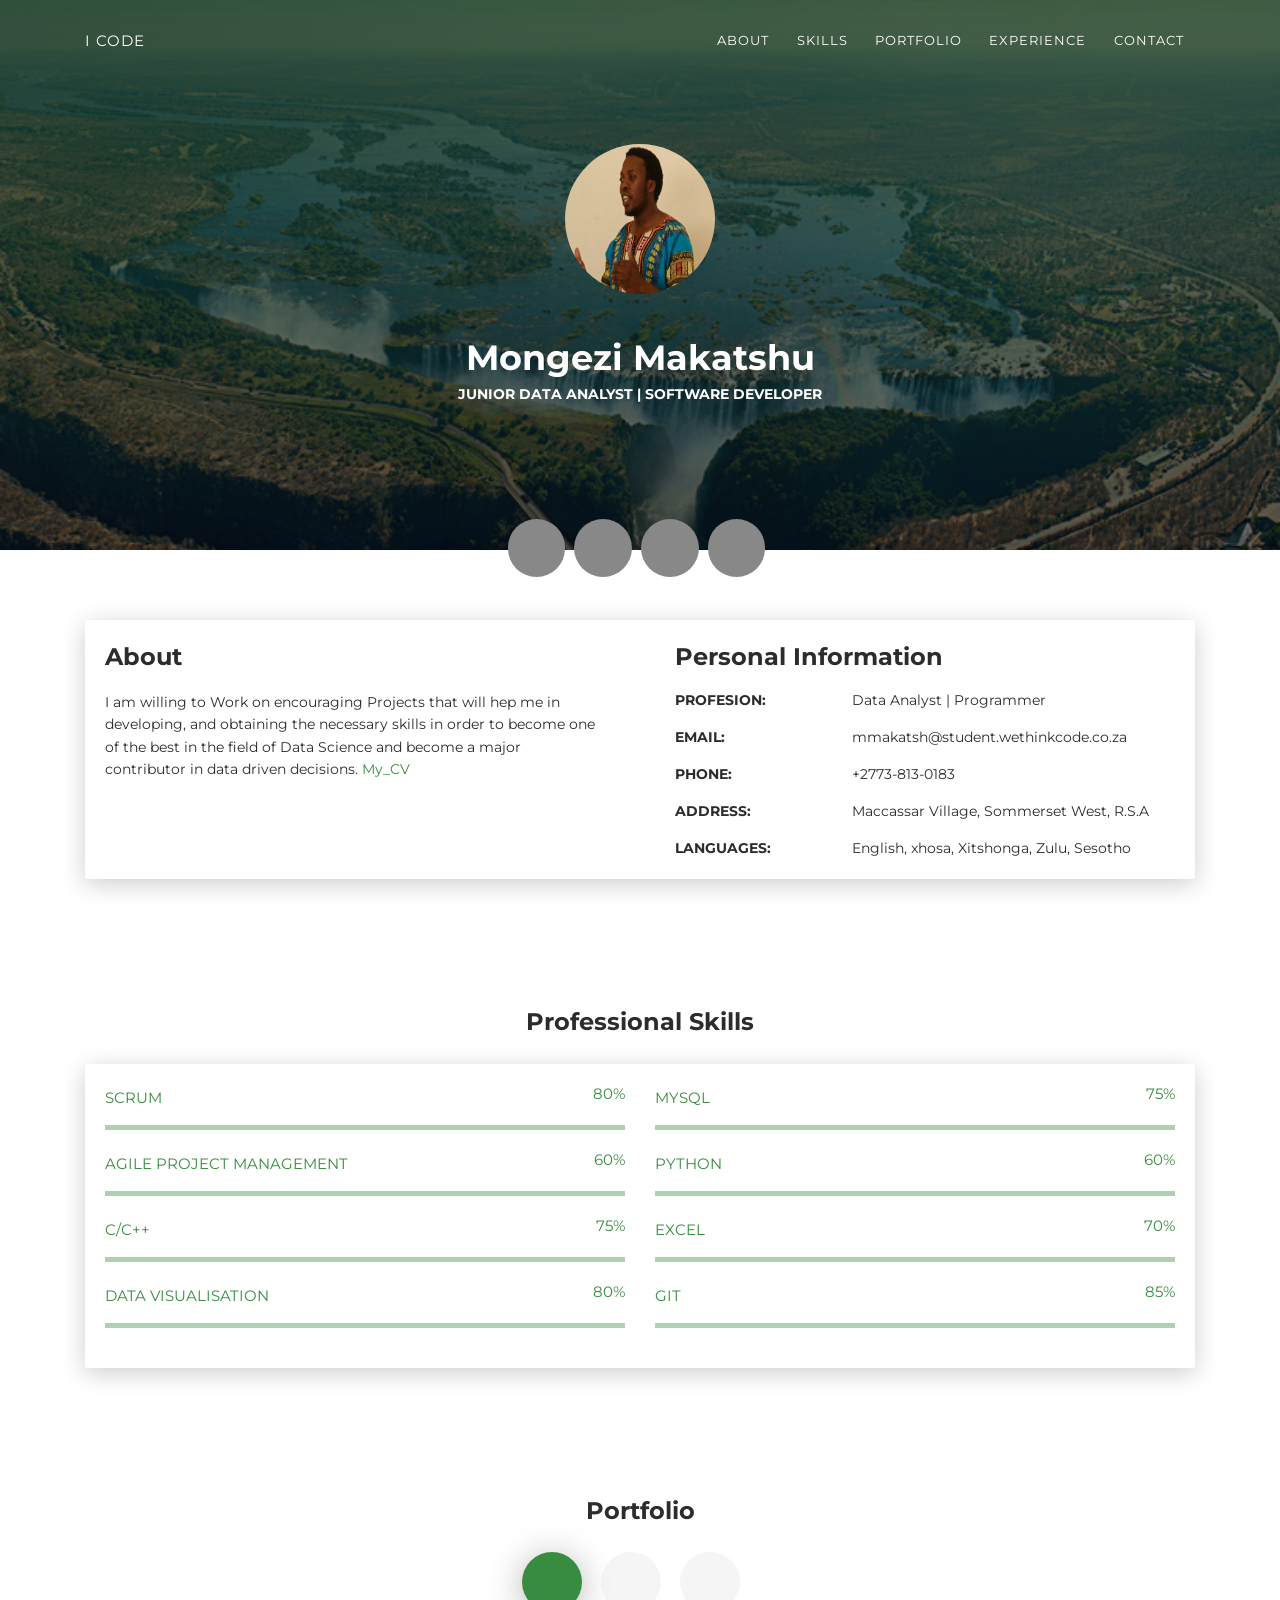
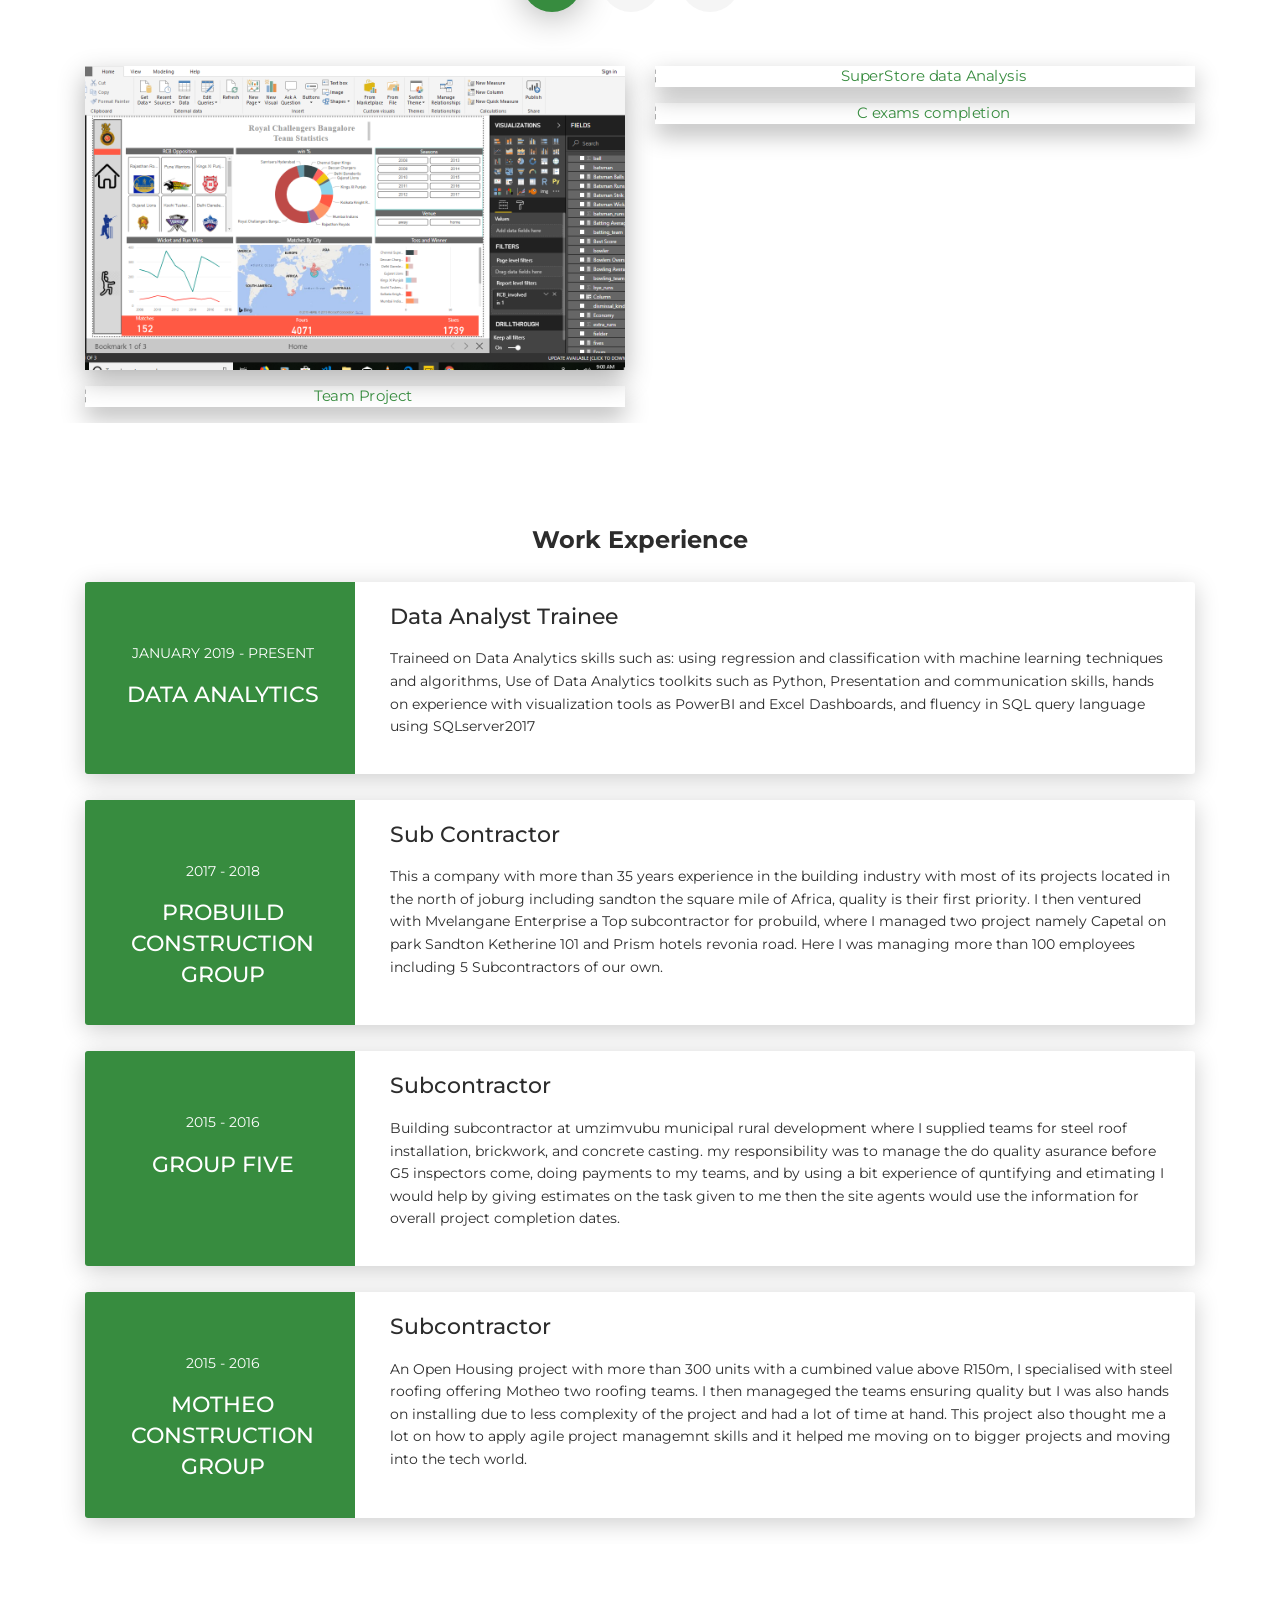
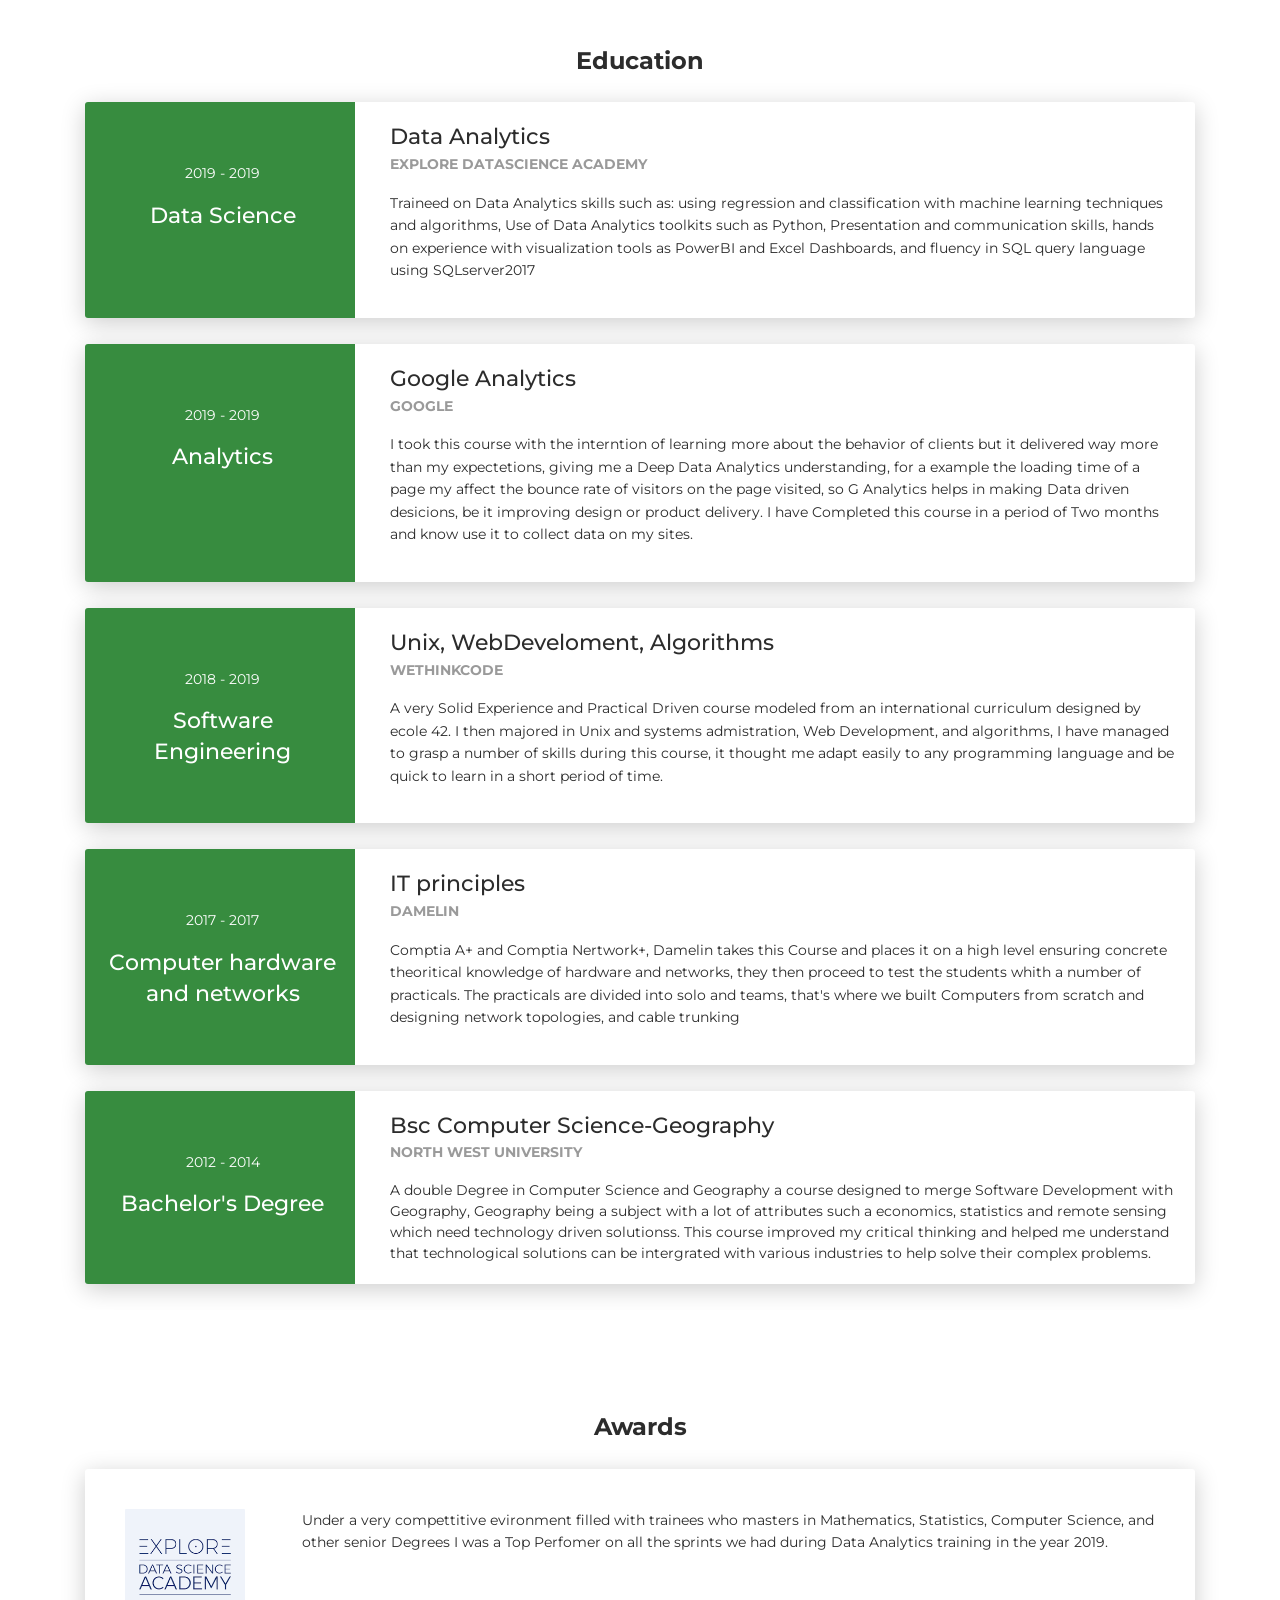
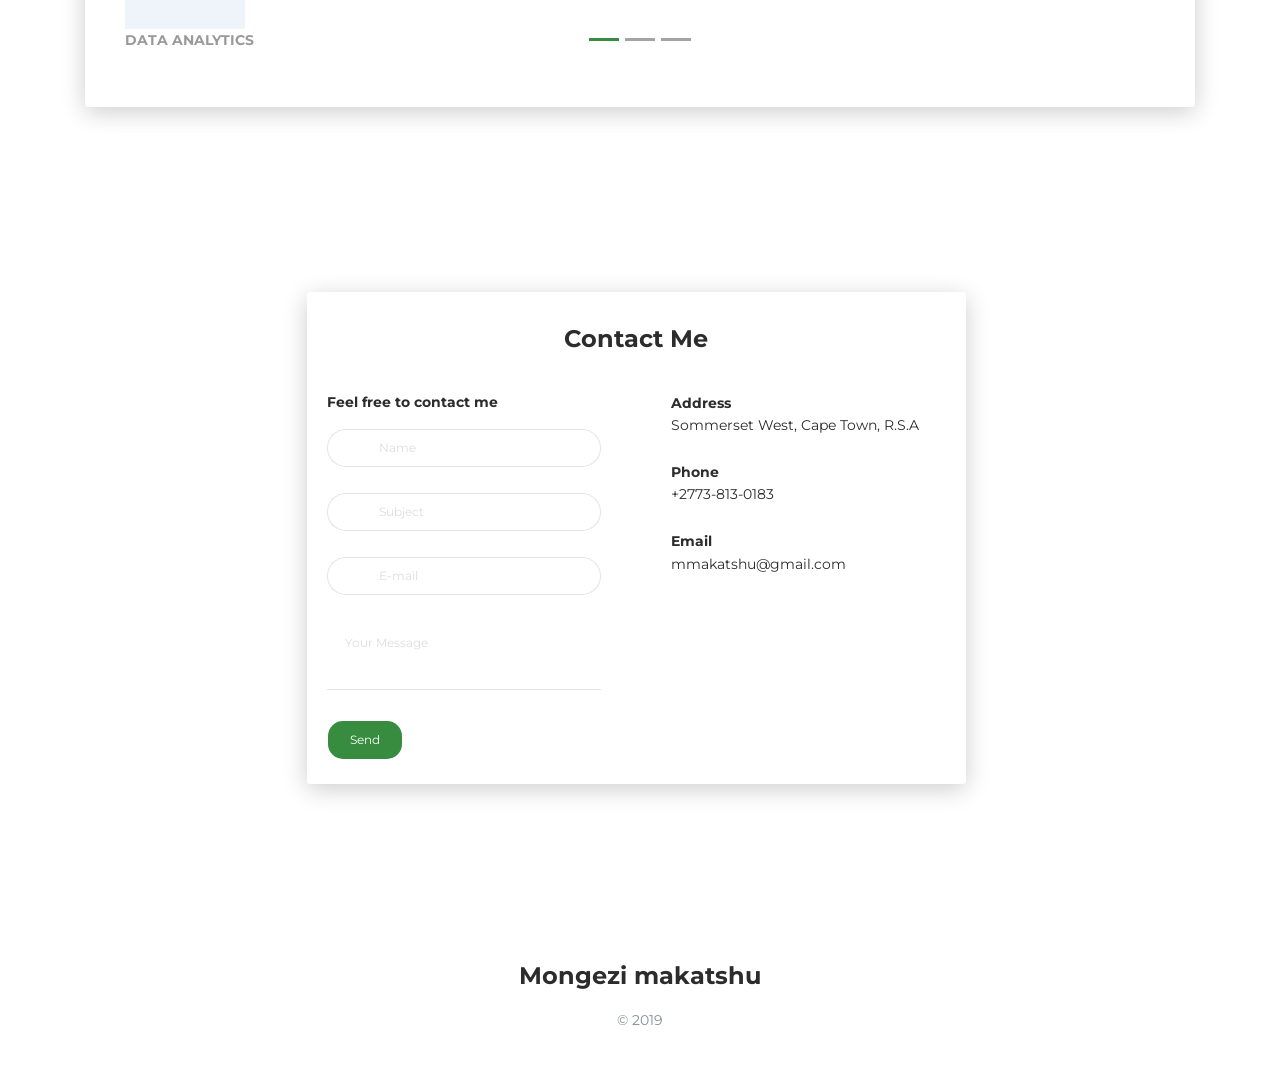
==== commit a55f33fb: "changing the mail function from formsphere" ====
--- a/index.html
+++ b/index.html
@@ -160,7 +160,7 @@
           <div class="col-md-6">
             <div class="progress-container progress-primary"><span class="progress-badge">DATA VISUALISATION</span>
               <div class="progress">
-                <div class="progress-bar progress-bar-primary" data-aos="progress-full" data-aos-offset="10" data-aos-duration="2000" role="progressbar" aria-valuenow="60" aria-valuemin="0" aria-valuemax="100" style="width: 78%;"></div><span class="progress-value">78</span>
+                <div class="progress-bar progress-bar-primary" data-aos="progress-full" data-aos-offset="10" data-aos-duration="2000" role="progressbar" aria-valuenow="60" aria-valuemin="0" aria-valuemax="100" style="width: 78%;"></div><span class="progress-value">80%</span>
               </div>
             </div>
           </div>
@@ -202,24 +202,24 @@
                       <p>RCB Team Analysis</p>
                     </figcaption>
                   </figure></a></div>
-              <div class="cc-porfolio-image img-raised" data-aos="fade-up" data-aos-anchor-placement="top-bottom"><a href="#web-development">
-                  <figure class="cc-effect"><img src="https://raw.githubusercontent.com/ngezler/io/master/images/Moller.PNG" alt="Team Project"/>
-                    <figcaption>
-                      <div class="h4">Ecole 42 Team Project in C</div>
-                      <p>Algorithms Project where we create rushes using C</p> 
+              <div class="cc-porfolio-image img-raised" data-aos="fade-up" data-aos-anchor-placement="top-bottom"><a href="https://github.com/ngezler/c_s_h_terminal-">
+                  <figure class="cc-effect"><img src="https://raw.githubusercontent.com/ngezler/io/master/images/mo.PNG" alt="Team Project"/>
+                    <figcaption>
+                      <div class="h4">Csh Unix Shell</div>
+                      <p>Recreating a command line interface for linux machines</p>
                     </figcaption>
                   </figure></a></div>
             </div>
             <div class="col-md-6">
-              <div class="cc-porfolio-image img-raised" data-aos="fade-up" data-aos-anchor-placement="top-bottom"><a href="#web-development">
-                  <figure class="cc-effect"><img src="https://raw.githubusercontent.com/ngezler/io/master/images/mo.PNG" alt="SuperStore data Analysis"/>
+              <div class="cc-porfolio-image img-raised" data-aos="fade-up" data-aos-anchor-placement="top-bottom"><a href="https://github.com/ngezler/Big_Data_Analysis">
+                  <figure class="cc-effect"><img src="https://raw.githubusercontent.com/ngezler/io/master/images/project-3.PNG" alt="SuperStore data Analysis"/>
                     <figcaption>
                       <div class="h4">Excel</div>
                       <p>SuperStore Data Analysis with Excel.</p>
                     </figcaption>
                   </figure></a></div>
-              <div class="cc-porfolio-image img-raised" data-aos="fade-up" data-aos-anchor-placement="top-bottom"><a href="#web-development">
-                  <figure class="cc-effect"><img src="https://raw.githubusercontent.com/ngezler/io/master/images/exam.PNG" alt="C exams completion"/>
+              <div class="cc-porfolio-image img-raised" data-aos="fade-up" data-aos-anchor-placement="top-bottom"><a href="https://projects.intra.42.fr/c-exam-alone-in-the-dark-beginner/mine">
+                  <figure class="cc-effect"><img src="https://raw.githubusercontent.com/ngezler/io/master/images/C.PNG" alt="C exams completion"/>
                     <figcaption>
                       <div class="h4">Ecole 42</div>
                       <p>C programming Exams</p>
@@ -233,14 +233,14 @@
         <div class="ml-auto mr-auto">
           <div class="row">
             <div class="col-md-6">
-              <div class="cc-porfolio-image img-raised" data-aos="fade-up" data-aos-anchor-placement="top-bottom"><a href="#graphic-design">
+              <div class="cc-porfolio-image img-raised" data-aos="fade-up" data-aos-anchor-placement="top-bottom"><a href="vogsphere@vogsphere.42.fr:intra/2018/activities/libft/mmakatsh">
                   <figure class="cc-effect"><img src="https://raw.githubusercontent.com/ngezler/io/master/images/lbft.PNG" alt="Libf"/>
                     <figcaption>
                       <div class="h4">Libft</div>
                       <p>In this project I was recreating most of the C library Function in C</p>
                     </figcaption>
                   </figure></a></div>
-              <div class="cc-porfolio-image img-raised" data-aos="fade-up" data-aos-anchor-placement="top-bottom"><a href="#graphic-design">
+              <div class="cc-porfolio-image img-raised" data-aos="fade-up" data-aos-anchor-placement="top-bottom"><a href="https://github.com/ngezler/___my__web_stackfull__">
                   <figure class="cc-effect"><img src="https://raw.githubusercontent.com/ngezler/io/master/images/camagru.PNG" alt="camagru"/>
                     <figcaption>
                       <div class="h4">Instagram mimic Web</div>
@@ -249,15 +249,15 @@
                   </figure></a></div>
             </div>
             <div class="col-md-6">
-              <div class="cc-porfolio-image img-raised" data-aos="fade-up" data-aos-anchor-placement="top-bottom"><a href="#graphic-design">
-                  <figure class="cc-effect"><img src="https://raw.githubusercontent.com/ngezler/io/master/images/printf.PNG" alt="LS_command"/>
+              <div class="cc-porfolio-image img-raised" data-aos="fade-up" data-aos-anchor-placement="top-bottom"><a href="vogsphere@vogsphere.42.fr:intra/2018/activities/ft_printf/mmakatsh">
+                  <figure class="cc-effect"><img src="https://raw.githubusercontent.com/ngezler/io/master/images/printf.PNG" alt="PRINTF"/>
                     <figcaption>
                       <div class="h4">ft_printf</div>
                       <p>Unix recreating the popular print function that is used across programming Languages</p>
                     </figcaption>
                   </figure></a></div>
-              <div class="cc-porfolio-image img-raised" data-aos="fade-up" data-aos-anchor-placement="top-bottom"><a href="#graphic-design">
-                  <figure class="cc-effect"><img src="https://raw.githubusercontent.com/ngezler/io/master/images/ls.PNG" alt="Print_command"/>
+              <div class="cc-porfolio-image img-raised" data-aos="fade-up" data-aos-anchor-placement="top-bottom"><a href="vogsphere@vogsphere.42.fr:intra/2018/activities/ft_ls/mmakatsh">
+                  <figure class="cc-effect"><img src="https://raw.githubusercontent.com/ngezler/io/master/images/ls.PNG" alt="LS COMMAND"/>
                     <figcaption>
                       <div class="h4">ft_ls</div>
                       <p>Unix and understanding everything about the file system recreating ls command. </p>
@@ -294,7 +294,7 @@
                       <p>Motheo Group steel roof subcontractor, Managing Teams on different sites remotely and drafting progress reports, attending Subcontractors meeting to strategise on project completion and quality assuring, responsible for team salary payments.</p>
                     </figcaption>
                   </figure></a></div>
-              <div class="cc-porfolio-image img-raised" data-aos="fade-up" data-aos-anchor-placement="top-bottom"><a href="#Photography">
+              <div class="cc-porfolio-image img-raised" data-aos="fade-up" data-aos-anchor-placement="top-bottom"><a href="#">
                   <figure class="cc-effect"><img src="https://raw.githubusercontent.com/ngezler/io/master/images/new.PNG" alt="Image"/>
                     <figcaption>
                       <div class="h4">kagiso new Developments</div>
@@ -524,7 +524,7 @@
               <div class="row">
                 <div class="col-md-6">
                   <div class="card-body">
-                    <form action="https://formspree.io/mmakatshu@email.com" method="POST">
+                    <form action="mailto:mmakatshu@gmail.com" method="POST">
                       <div class="p pb-3"><strong>Feel free to contact me </strong></div>
                       <div class="row mb-3">
                         <div class="col">
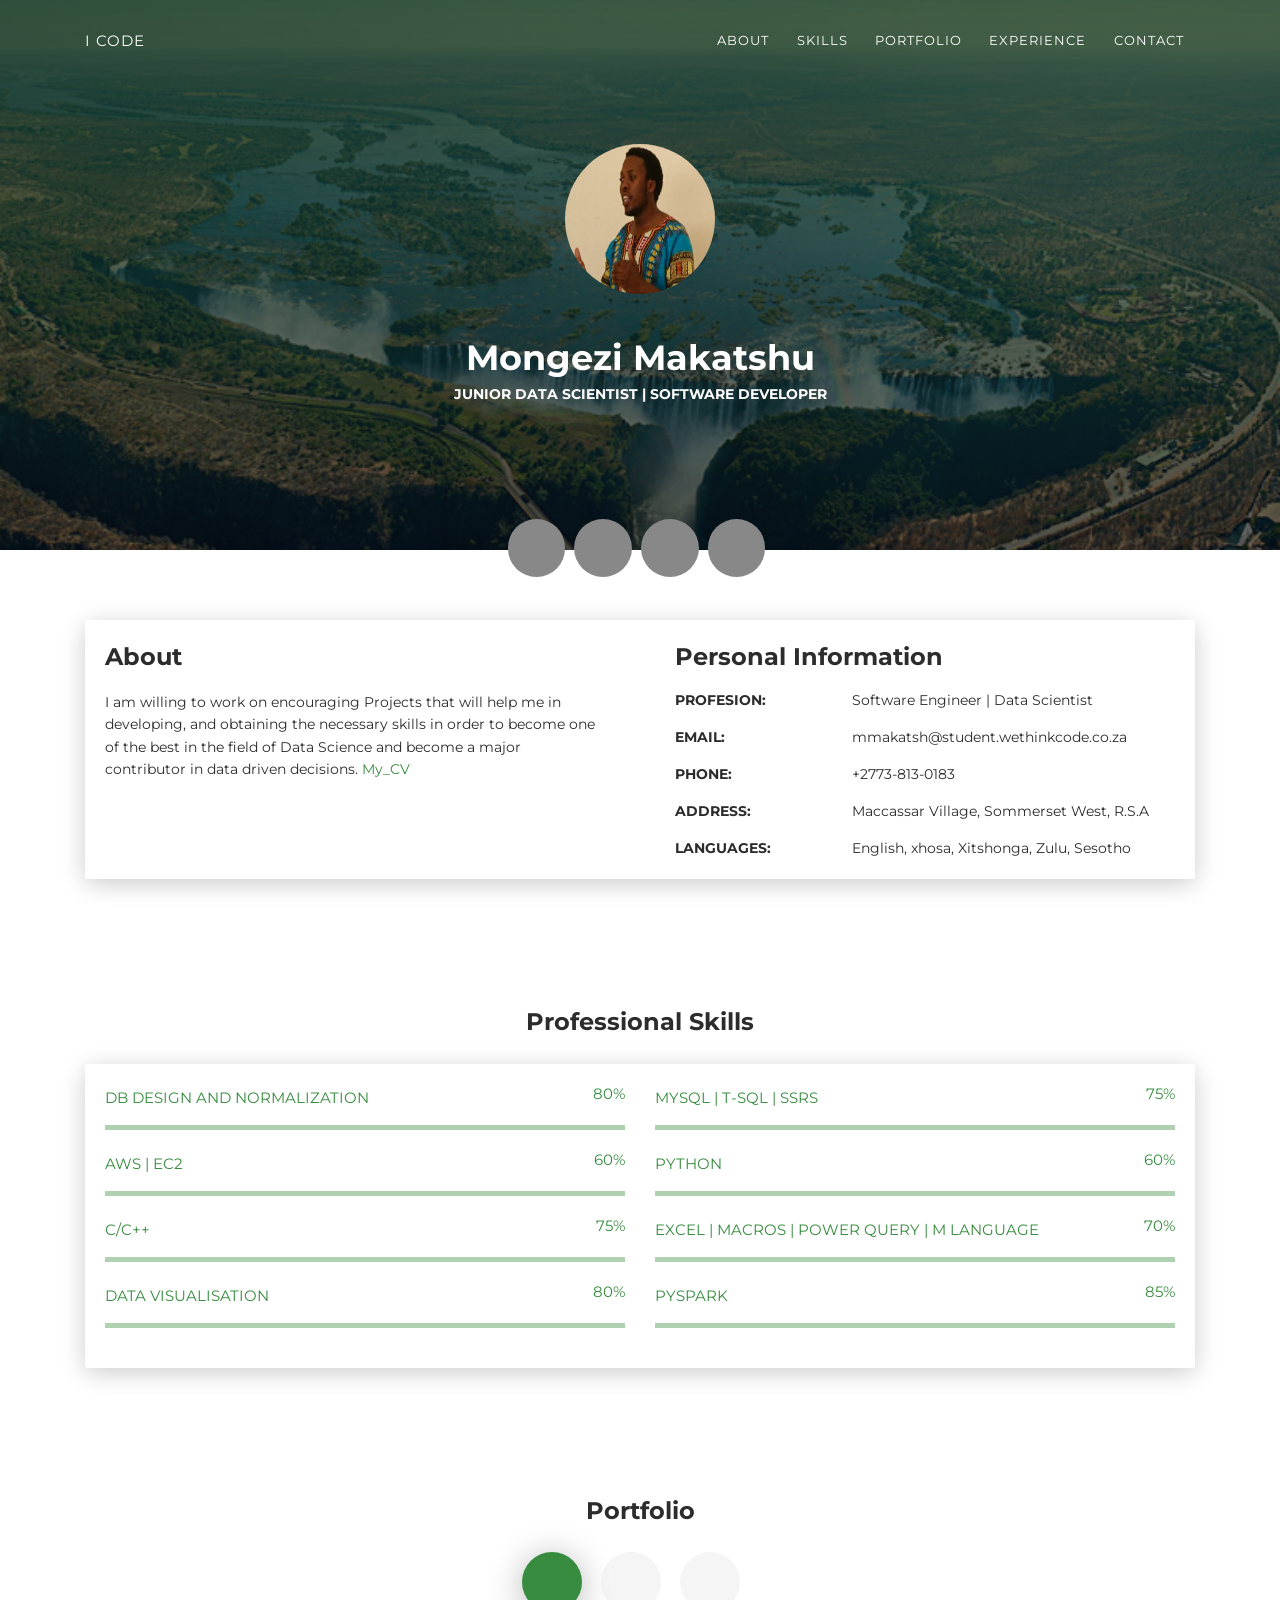
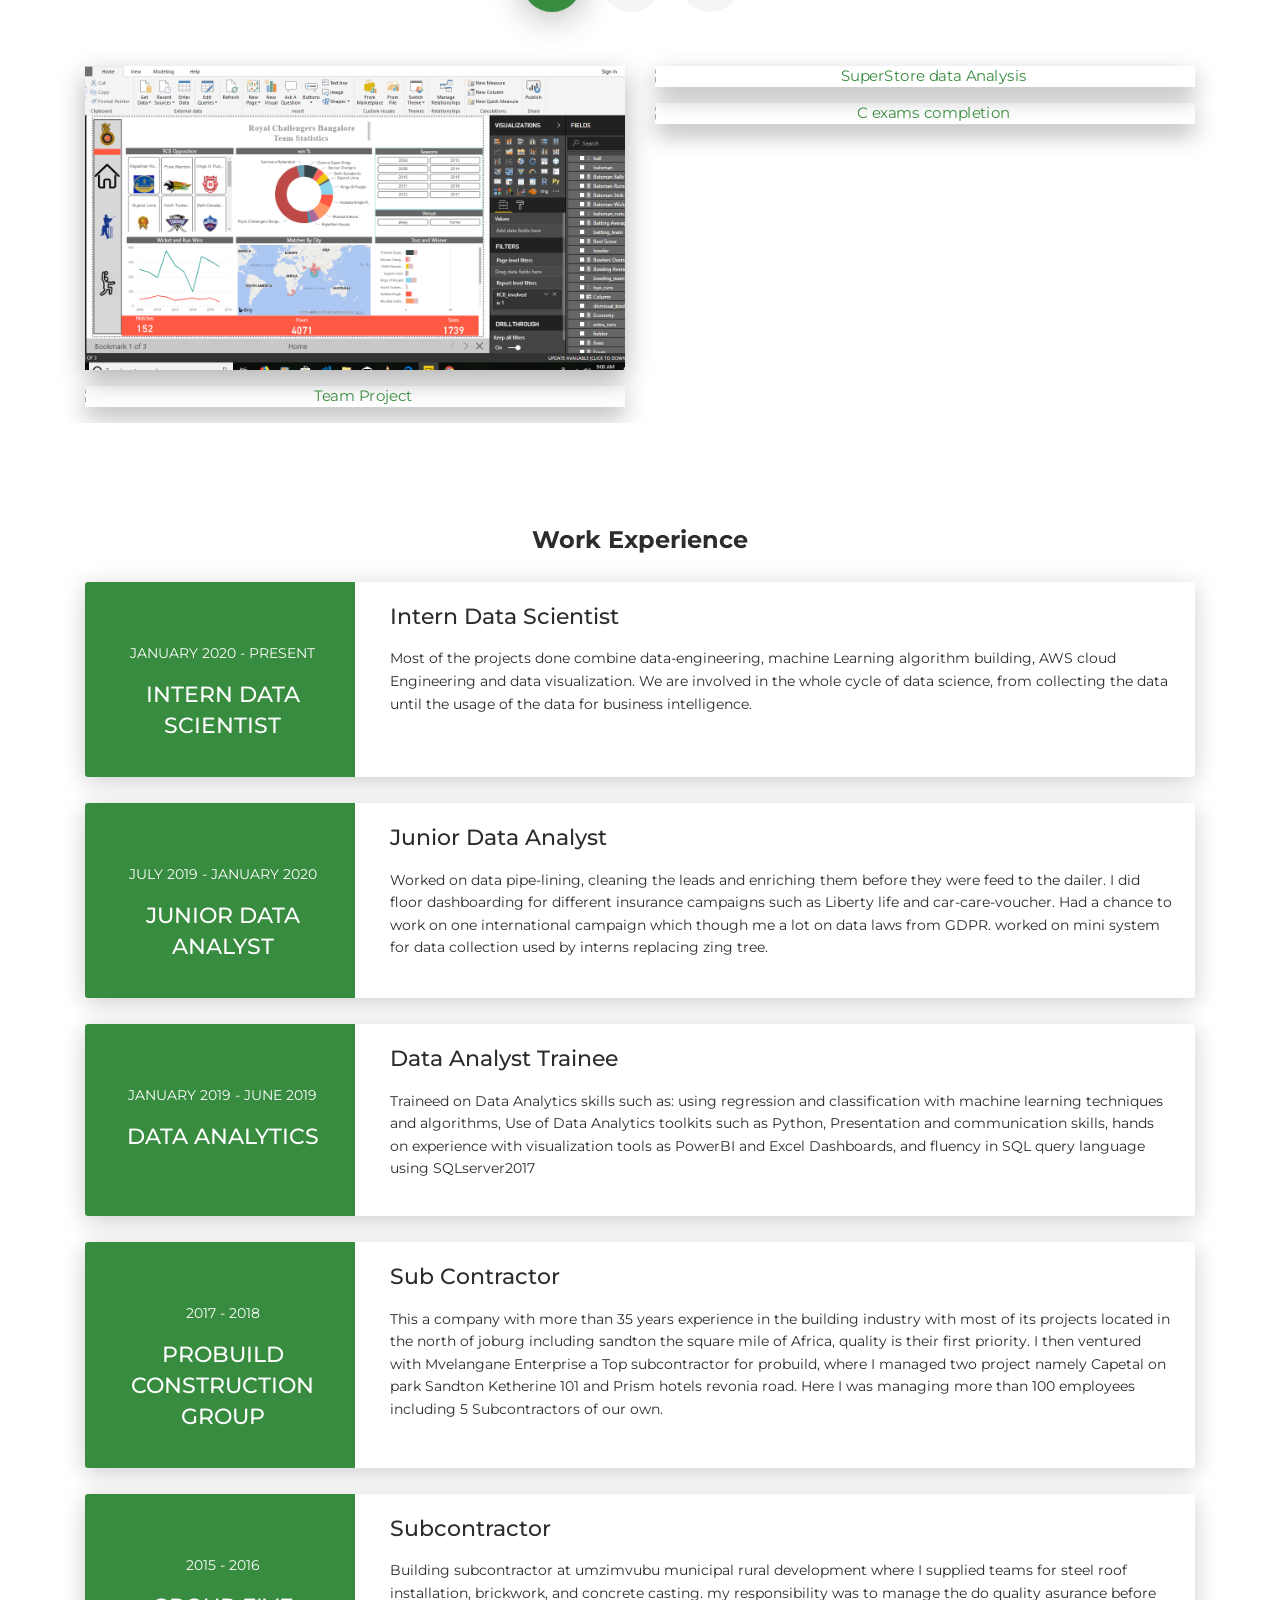
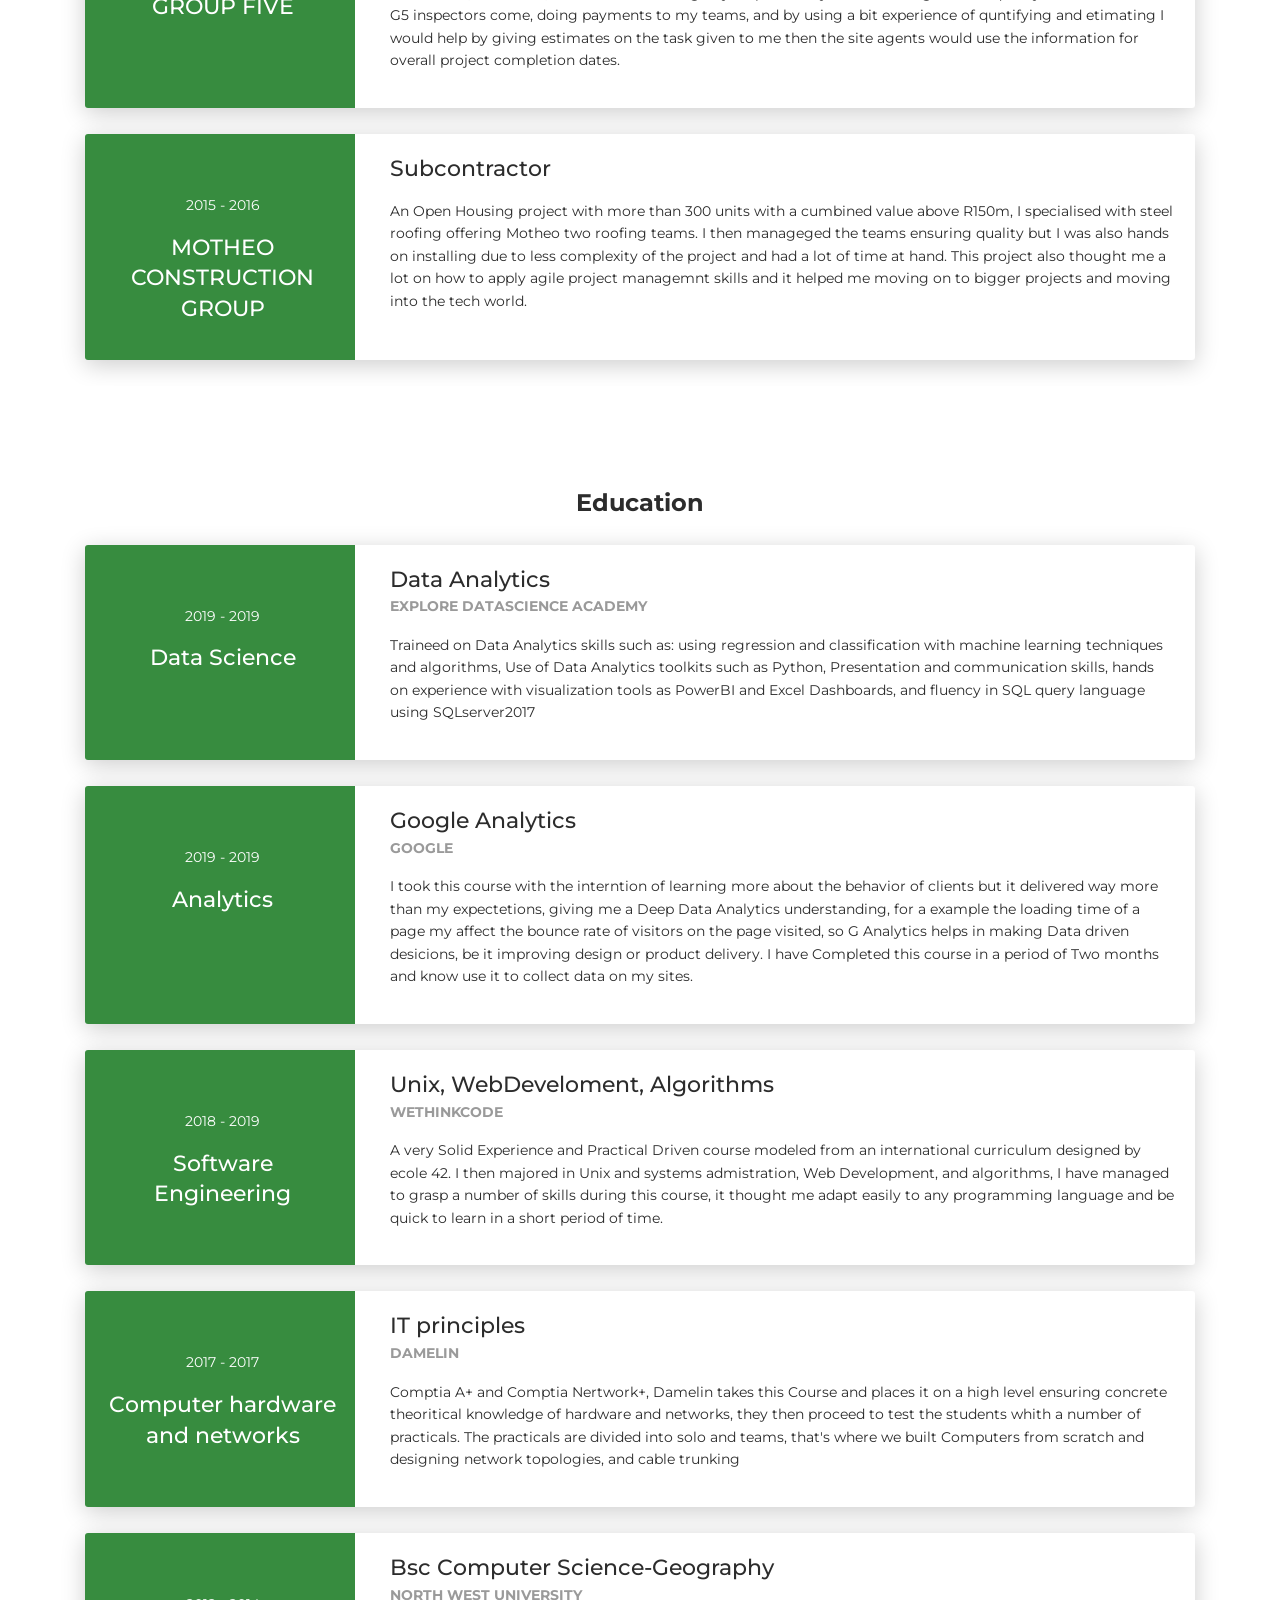
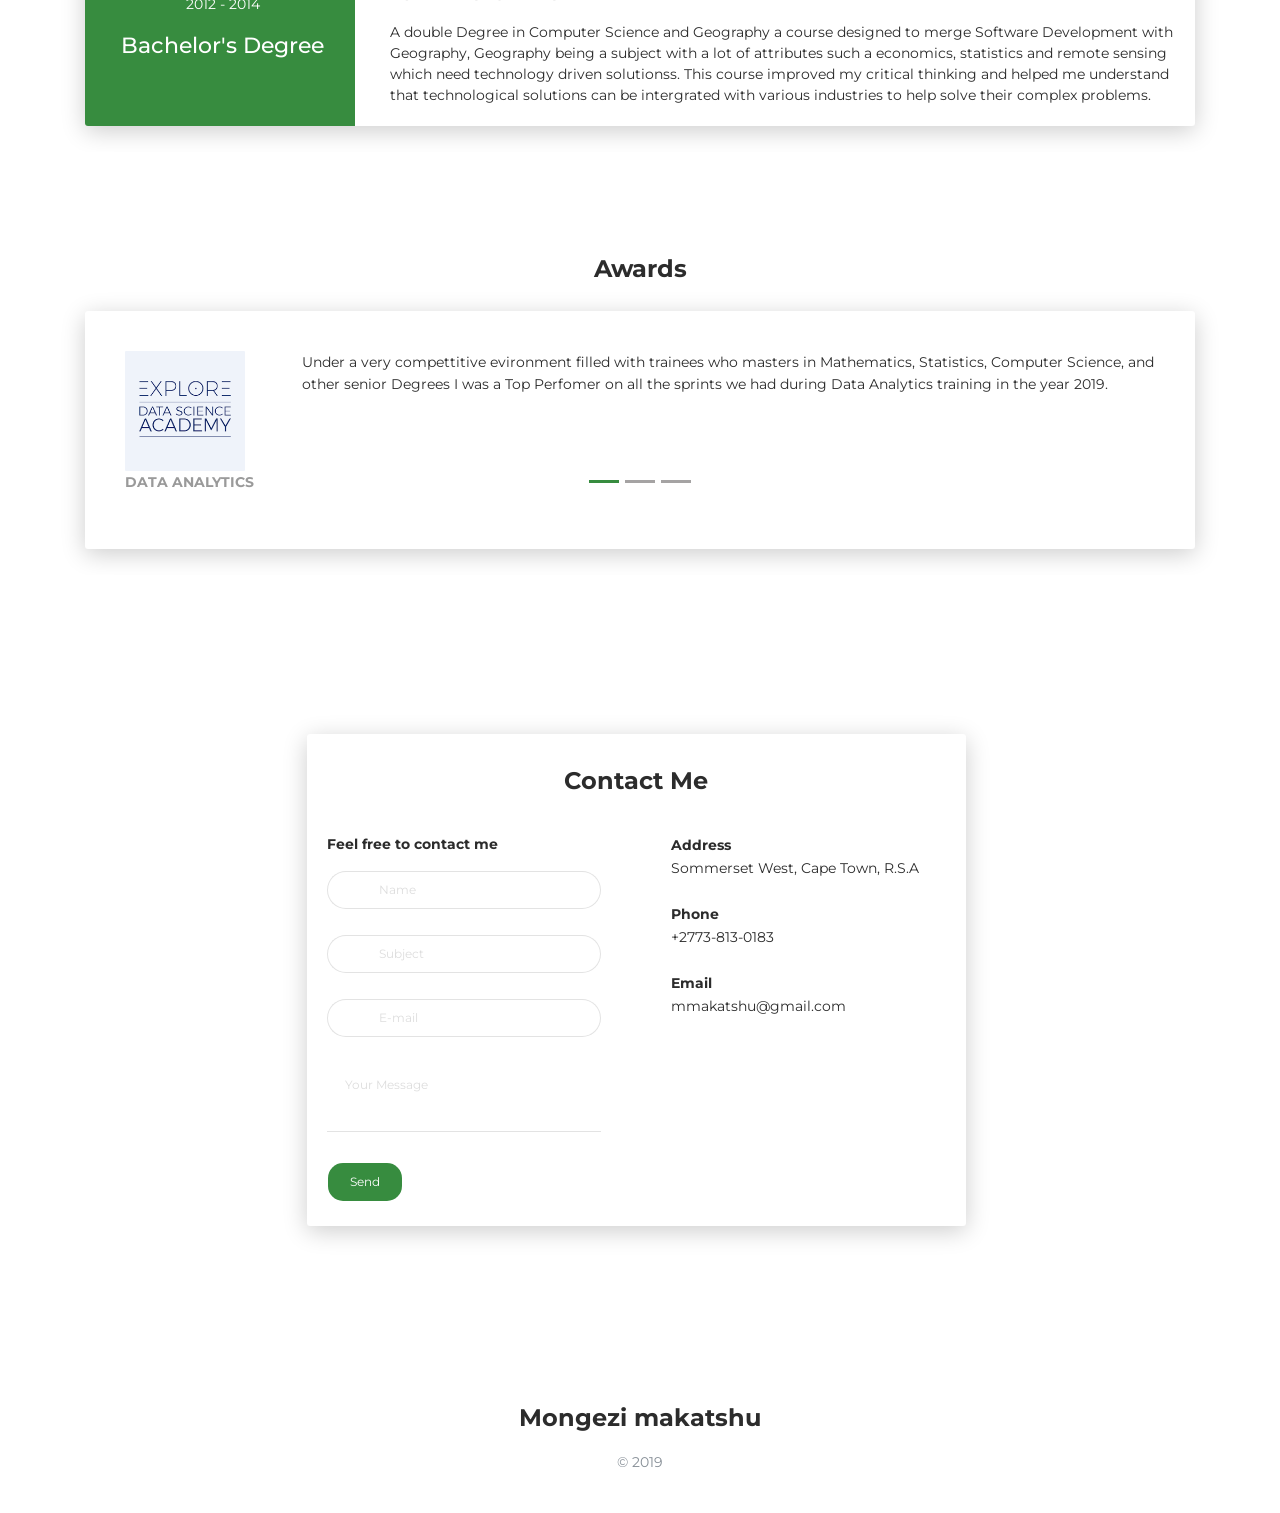
==== commit 383fe166: "Boom & EDSA" ====
--- a/index.html
+++ b/index.html
@@ -52,7 +52,7 @@
         <div class="content-center">
           <div class="cc-profile-image"><a href="#"><img src="./images/MGZ.PNG" alt="Image"/></a></div>
           <div class="h2 title">Mongezi Makatshu</div>
-          <p class="category text-white">Junior Data Analyst |  Software Developer </p>
+          <p class="category text-white">Junior Data Scientist |  Software Developer </p>
         </div>
       </div>
       <div class="section">
@@ -71,7 +71,7 @@
           <div class="card-body">
             <div class="h4 mt-0 title">About</div>
             <p></p>
-            <p>I am willing to Work on encouraging Projects that will hep me in developing, and obtaining the necessary skills in order to become one of the best in the field of Data Science and become a major contributor in data driven decisions.<a href="#" > My_CV</a></p>
+            <p>I am willing to work on encouraging Projects that will help me in developing, and obtaining the necessary skills in order to become one of the best in the field of Data Science and become a major contributor in data driven decisions.<a href="#" > My_CV</a></p>
           </div>
         </div>
         <div class="col-lg-6 col-md-12">
@@ -79,7 +79,7 @@
             <div class="h4 mt-0 title">Personal Information</div>
             <div class="row">
               <div class="col-sm-4"><strong class="text-uppercase">Profesion:</strong></div>
-              <div class="col-sm-8">Data Analyst | Programmer</div>
+              <div class="col-sm-8">Software Engineer | Data Scientist</div>
             </div>
             <div class="row mt-3">
               <div class="col-sm-4"><strong class="text-uppercase">Email:</strong></div>
@@ -103,6 +103,7 @@
     </div>
   </div>
 </div>
+<!--Skills and the level of knowledge of those skills-->
 <div class="section" id="skill">
   <div class="container">
     <div class="h4 text-center mb-4 title">Professional Skills</div>
@@ -110,14 +111,14 @@
       <div class="card-body">
         <div class="row">
           <div class="col-md-6">
-            <div class="progress-container progress-primary"><span class="progress-badge">SCRUM</span>
+            <div class="progress-container progress-primary"><span class="progress-badge">DB Design and Normalization</span>
               <div class="progress">
                 <div class="progress-bar progress-bar-primary" data-aos="progress-full" data-aos-offset="10" data-aos-duration="2000" role="progressbar" aria-valuenow="60" aria-valuemin="0" aria-valuemax="100" style="width: 80%;"></div><span class="progress-value">80%</span>
               </div>
             </div>
           </div>
           <div class="col-md-6">
-            <div class="progress-container progress-primary"><span class="progress-badge">MYSQL</span>
+            <div class="progress-container progress-primary"><span class="progress-badge">MYSQL | T-SQL | SSRS</span>
               <div class="progress">
                 <div class="progress-bar progress-bar-primary" data-aos="progress-full" data-aos-offset="10" data-aos-duration="2000" role="progressbar" aria-valuenow="60" aria-valuemin="0" aria-valuemax="100" style="width: 75%;"></div><span class="progress-value">75%</span>
               </div>
@@ -126,7 +127,8 @@
         </div>
         <div class="row">
           <div class="col-md-6">
-            <div class="progress-container progress-primary"><span class="progress-badge">Agile Project Management</span>
+            <div class="progress-container progress-primary"><span class="progress-badge">AWS | EC2
+            </span>
               <div class="progress">
                 <div class="progress-bar progress-bar-primary" data-aos="progress-full" data-aos-offset="10" data-aos-duration="2000" role="progressbar" aria-valuenow="60" aria-valuemin="0" aria-valuemax="100" style="width: 60%;"></div><span class="progress-value">60%</span>
               </div>
@@ -149,7 +151,7 @@
             </div>
           </div>
           <div class="col-md-6">
-            <div class="progress-container progress-primary"><span class="progress-badge">EXCEL</span>
+            <div class="progress-container progress-primary"><span class="progress-badge">EXCEL | Macros | Power Query | M language</span>
               <div class="progress">
                 <div class="progress-bar progress-bar-primary" data-aos="progress-full" data-aos-offset="10" data-aos-duration="2000" role="progressbar" aria-valuenow="60" aria-valuemin="0" aria-valuemax="100" style="width: 70%;"></div><span class="progress-value">70%</span>
               </div>
@@ -165,7 +167,7 @@
             </div>
           </div>
           <div class="col-md-6">
-            <div class="progress-container progress-primary"><span class="progress-badge">GIT</span>
+            <div class="progress-container progress-primary"><span class="progress-badge">Pyspark</span>
               <div class="progress">
                 <div class="progress-bar progress-bar-primary" data-aos="progress-full" data-aos-offset="10" data-aos-duration="2000" role="progressbar" aria-valuenow="60" aria-valuemin="0" aria-valuemax="100" style="width: 85%;"></div><span class="progress-value">85%</span>
               </div>
@@ -176,6 +178,8 @@
     </div>
   </div>
 </div>
+
+<!--Projects that i have worked on-->
 <div class="section" id="portfolio">
   <div class="container">
     <div class="row">
@@ -311,11 +315,50 @@
 <div class="section" id="experience">
   <div class="container cc-experience">
     <div class="h4 text-center mb-4 title">Work Experience</div>
+
     <div class="card">
       <div class="row">
         <div class="col-md-3 bg-primary" data-aos="fade-right" data-aos-offset="50" data-aos-duration="500">
           <div class="card-body cc-experience-header">
-            <p>january 2019 - Present</p>
+            <p>january 2020 - Present</p>
+            <div class="h5">Intern Data Scientist</div>
+          </div>
+        </div>
+        <div class="col-md-9" data-aos="fade-left" data-aos-offset="50" data-aos-duration="500">
+          <div class="card-body">
+            <div class="h5">Intern Data Scientist</div>
+            <p>Most of the projects done combine data-engineering, machine Learning algorithm building, AWS cloud Engineering
+              and data visualization. We are involved in the whole cycle of data science, from collecting the data until
+              the usage of the data for business intelligence.
+            </p>
+          </div>
+        </div>
+      </div>
+    </div>
+    <div class="card">
+      <div class="row">
+        <div class="col-md-3 bg-primary" data-aos="fade-right" data-aos-offset="50" data-aos-duration="500">
+          <div class="card-body cc-experience-header">
+            <p>July 2019 - january 2020</p>
+            <div class="h5">Junior Data Analyst</div>
+          </div>
+        </div>
+        <div class="col-md-9" data-aos="fade-left" data-aos-offset="50" data-aos-duration="500">
+          <div class="card-body">
+            <div class="h5">Junior Data Analyst</div>
+            <p>Worked on data pipe-lining, cleaning the leads and enriching them before they were feed to the dailer. I did floor dashboarding 
+              for different insurance campaigns such as Liberty life and car-care-voucher. Had a chance to work on one international campaign
+              which though me a lot on data laws from GDPR. worked on mini system for data collection used by interns replacing zing tree.
+            </p>
+          </div>
+        </div>
+      </div>
+    </div>
+    <div class="card">
+      <div class="row">
+        <div class="col-md-3 bg-primary" data-aos="fade-right" data-aos-offset="50" data-aos-duration="500">
+          <div class="card-body cc-experience-header">
+            <p>january 2019 - June 2019</p>
             <div class="h5">Data Analytics</div>
           </div>
         </div>
